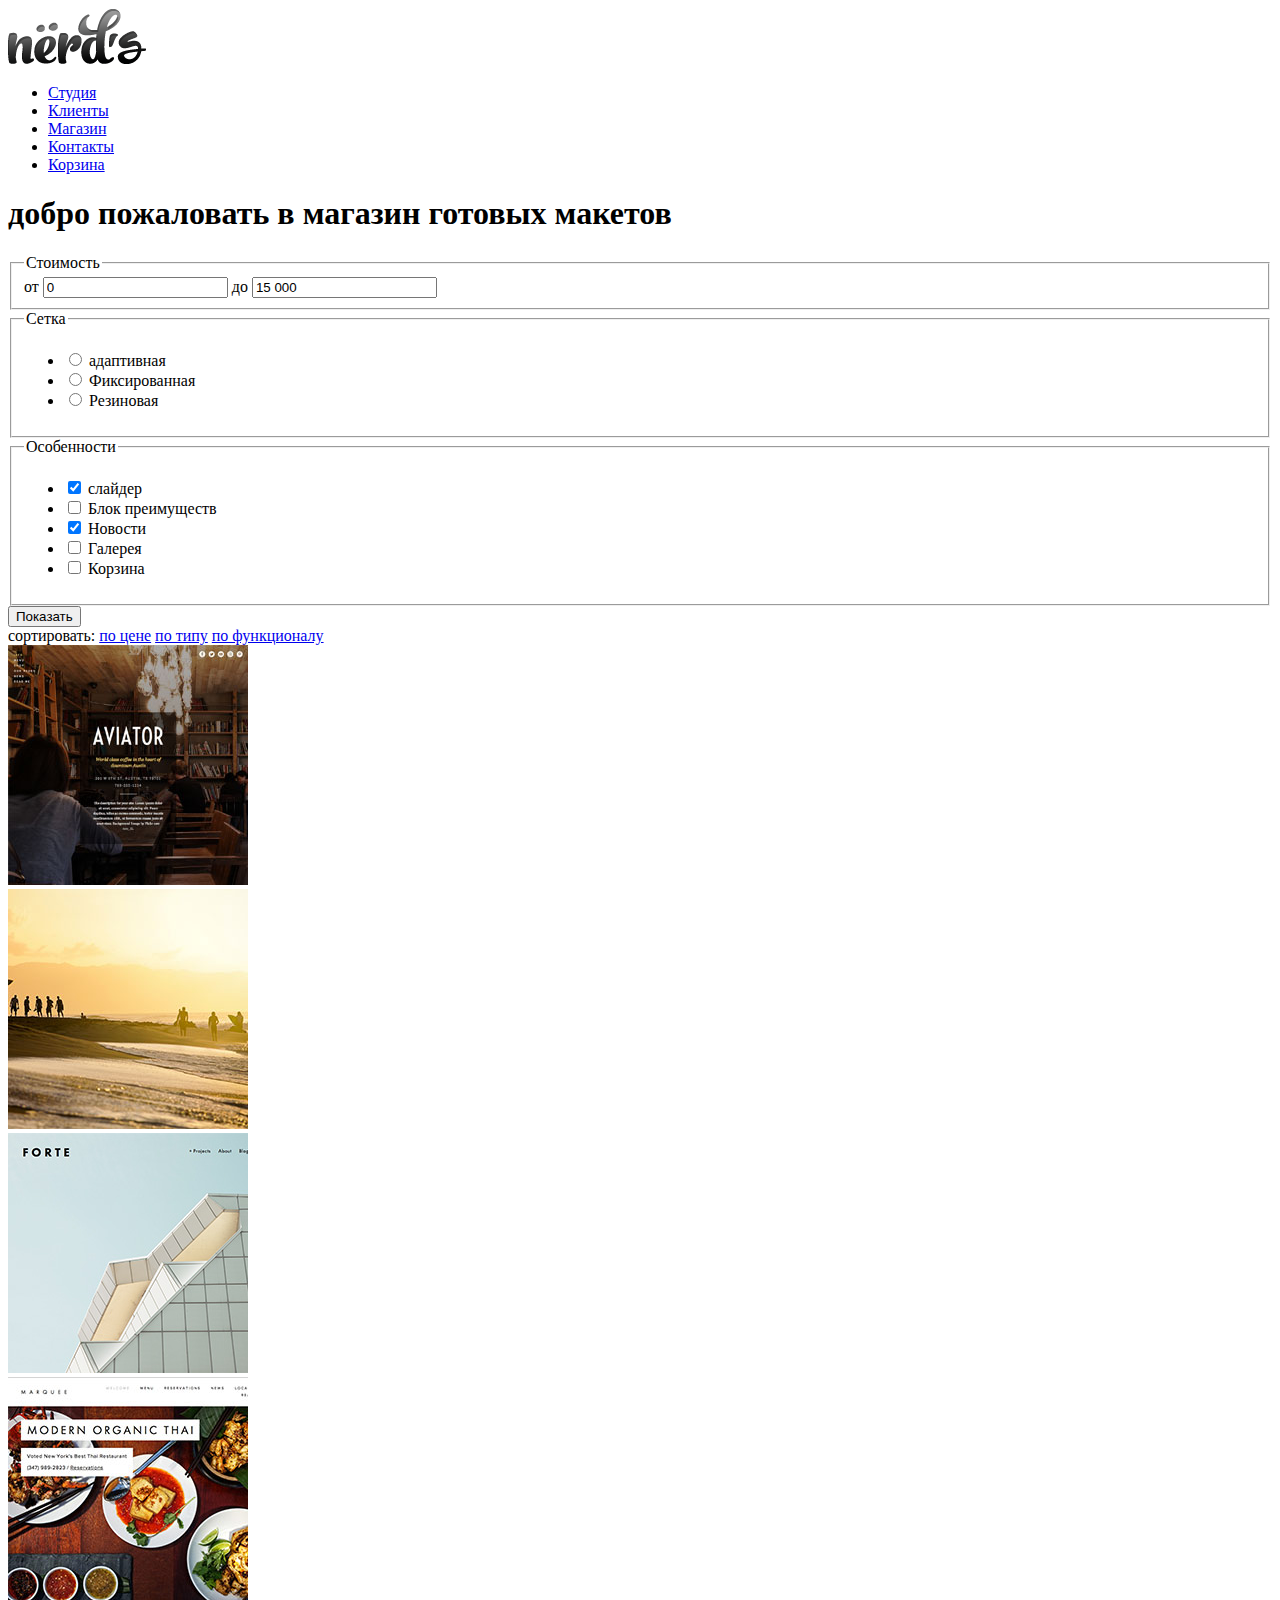
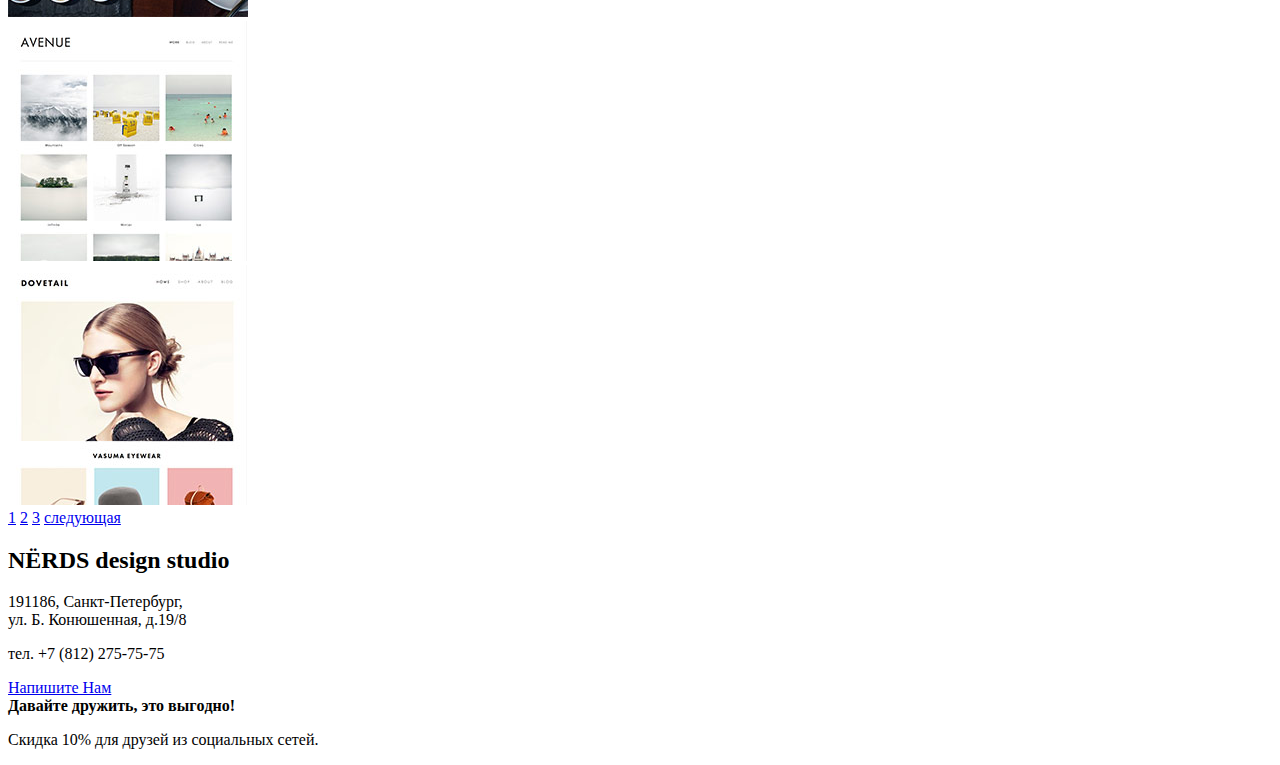
==== catalog.html @ 4fe160ea "Задание 21 к уроку 3" ====
<!DOCTYPE html>
<html>
    <head>
        <meta charset="utf-8">
        <title>Нёрдс домашняя</title>
    </head>
    <body>
        <header class="main-header">
            <div class="container">
                <div class="main-logo">
                    <a href="#"><img src="img/logo.png"></a>
                </div>
                <nav class="main-menu">
                    <ul>
                        <li><a href="#">Студия</a></li>
                        <li><a href="#">Клиенты</a></li>
                        <li><a href="#">Магазин</a></li>
                        <li><a href="#">Контакты</a></li>
                        <li><a href="#" class="cart-link">Корзина</a></li>
                    </ul>
                </nav>
                <h1>добро пожаловать в магазин готовых макетов</h1>         
            </div>
        </header>
        
        <main class="container">
            <div class="filter">
                <form>
                    <fieldset class="filter-price">
                        <legend>Стоимость</legend>
                        <div class="range-controls">
                            <div class="scale">
                                <div class="bar"></div>
                            </div>
                            <div class="toggle min-toggle"></div>
                            <div class="toggle max-toggle"></div>
                        </div>
                        <div class="price-controls">
            	       	    от <input class="min-price" type="text" value="0">
                            до <input class="max-price" type="text" value="15 000">
                        </div>
                    </fieldset>
                    <fieldset class="filter-layout">
                        <legend>Сетка</legend>
                        <ul>
                            <li>
                                <input name="site-layout" type="radio" value="adaptive" id="adaptive-layout">
                                <label for="adaptive-layout">адаптивная</label>
                            </li>
                            <li>
                                <input name="site-layout" type="radio" value="fixed" id="fixed-layout">
                                <label for="fixed-layout">Фиксированная</label>
                            </li>
                            <li>
                                <input name="site-layout" type="radio" value="rubber" id="rubber-layout">
                                <label for="rubber-layout">Резиновая</label>
                            </li>
                        </ul>
                    </fieldset>
                    <fieldset class="filter-features">
                        <legend>Особенности</legend>
                        <ul class="features-list"> 
                            <li>
                                <input type="checkbox" id="item-1" checked>
                                <label for="item-1">слайдер</label>
                            </li>
                            <li>
                                <input type="checkbox" id="item-2">
                                <label for="item-2">Блок преимуществ</label>
                            </li>
                            <li>
                                <input type="checkbox" id="item-3" checked>
                                <label for="item-3">Новости</label>
                            </li>
                            <li>
                                <input type="checkbox" id="item-4">
                                <label for="item-4">Галерея</label>
                            </li>
                            <li>
                                <input type="checkbox" id="item-5">
                                <label for="item-5">Корзина</label>
                            </li>
        		    	</ul>
                    </fieldset>
                    <button class="btn" type="submit">Показать</button>
                </form>
            </div>
            <div class="content">
                <div class="sort-links">
                    <span>сортировать:</span>
                    <a href="#" class="sorting">по цене</a>
                    <a href="#" class="sorting">по типу</a>
                    <a href="#" class="sorting">по функционалу</a>
                    <a href="#" class="sorting-down"></a>
                    <a href="#" class="sorting-up"></a>
                </div>
                <section class="catalog">
                    <article class="catalog-item">
                        <div class="catalog-item-head">
                            <span class="little-circle"></span>
                            <span class="little-circle"></span>
                            <span class="little-circle"></span>
                        </div>
                        <div class="thumbnail">
                            <img src="img/aviator.jpg">
                        </div>
                    </article>
                    <article class="catalog-item">
                        <div class="catalog-item-head">
                            <span class="little-circle"></span>
                            <span class="little-circle"></span>
                            <span class="little-circle"></span>
                        </div>
                        <div class="thumbnail">
                            <img src="img/sunset.jpg">
                        </div>
                    </article>
                    
                    <article class="catalog-item">
                        <div class="catalog-item-head">
                            <span class="little-circle"></span>
                            <span class="little-circle"></span>
                            <span class="little-circle"></span>
                        </div>
                        <div class="thumbnail">
                            <img src="img/forte.jpg">
                        </div>
                    </article>
                    <article class="catalog-item">
                        <div class="catalog-item-head">
                            <span class="little-circle"></span>
                            <span class="little-circle"></span>
                            <span class="little-circle"></span>
                        </div>
                        <div class="thumbnail">
                            <img src="img/modern.jpg">
                        </div>
                    </article>
                    
                    <article class="catalog-item">
                        <div class="catalog-item-head">
                            <span class="little-circle"></span>
                            <span class="little-circle"></span>
                            <span class="little-circle"></span>
                        </div>
                        <div class="thumbnail">
                            <img src="img/avenue.jpg">
                        </div>
                    </article>
                    <article class="catalog-item">
                        <div class="catalog-item-head">
                            <span class="little-circle"></span>
                            <span class="little-circle"></span>
                            <span class="little-circle"></span>
                        </div>
                        <div class="thumbnail">
                            <img src="img/dovetail.jpg">
                        </div>
                    </article>
                </section>
                <div class="pagination">
                    <a href="#">1</a>
                    <a href="#">2</a>
                    <a href="#">3</a>
                    <a href="#">следующая</a>
                </div>
            </div>
        </main>
        <footer class="main-footer">
            <div class="map">
                <div class="contacts">
                    <h2 class="contact-name">NЁRDS design studio</h2>
                    <p>191186, Санкт-Петербург,<br>
                    ул. Б. Конюшенная, д.19/8</p>
                    <p>тел. +7 (812) 275-75-75</p>
                    <a class="btn" href="#">Напишите Нам</a>
                </div>
            </div>
            <div class="container">
                <div class="social-links">
                    <a class="social-btn social-btn-vk"></a>   
                    <a class="social-btn social-btn-fb"></a>   
                    <a class="social-btn social-btn-ins"></a> 
                </div>
                <div class="be-friends"> 
                    <b class="tagline">Давайте дружить, это выгoдно!</b>
                    <p>Скидка 10% для друзей из социальных сетей.</p>
                </div>
            </div>
        </footer>
    </body>
</html>
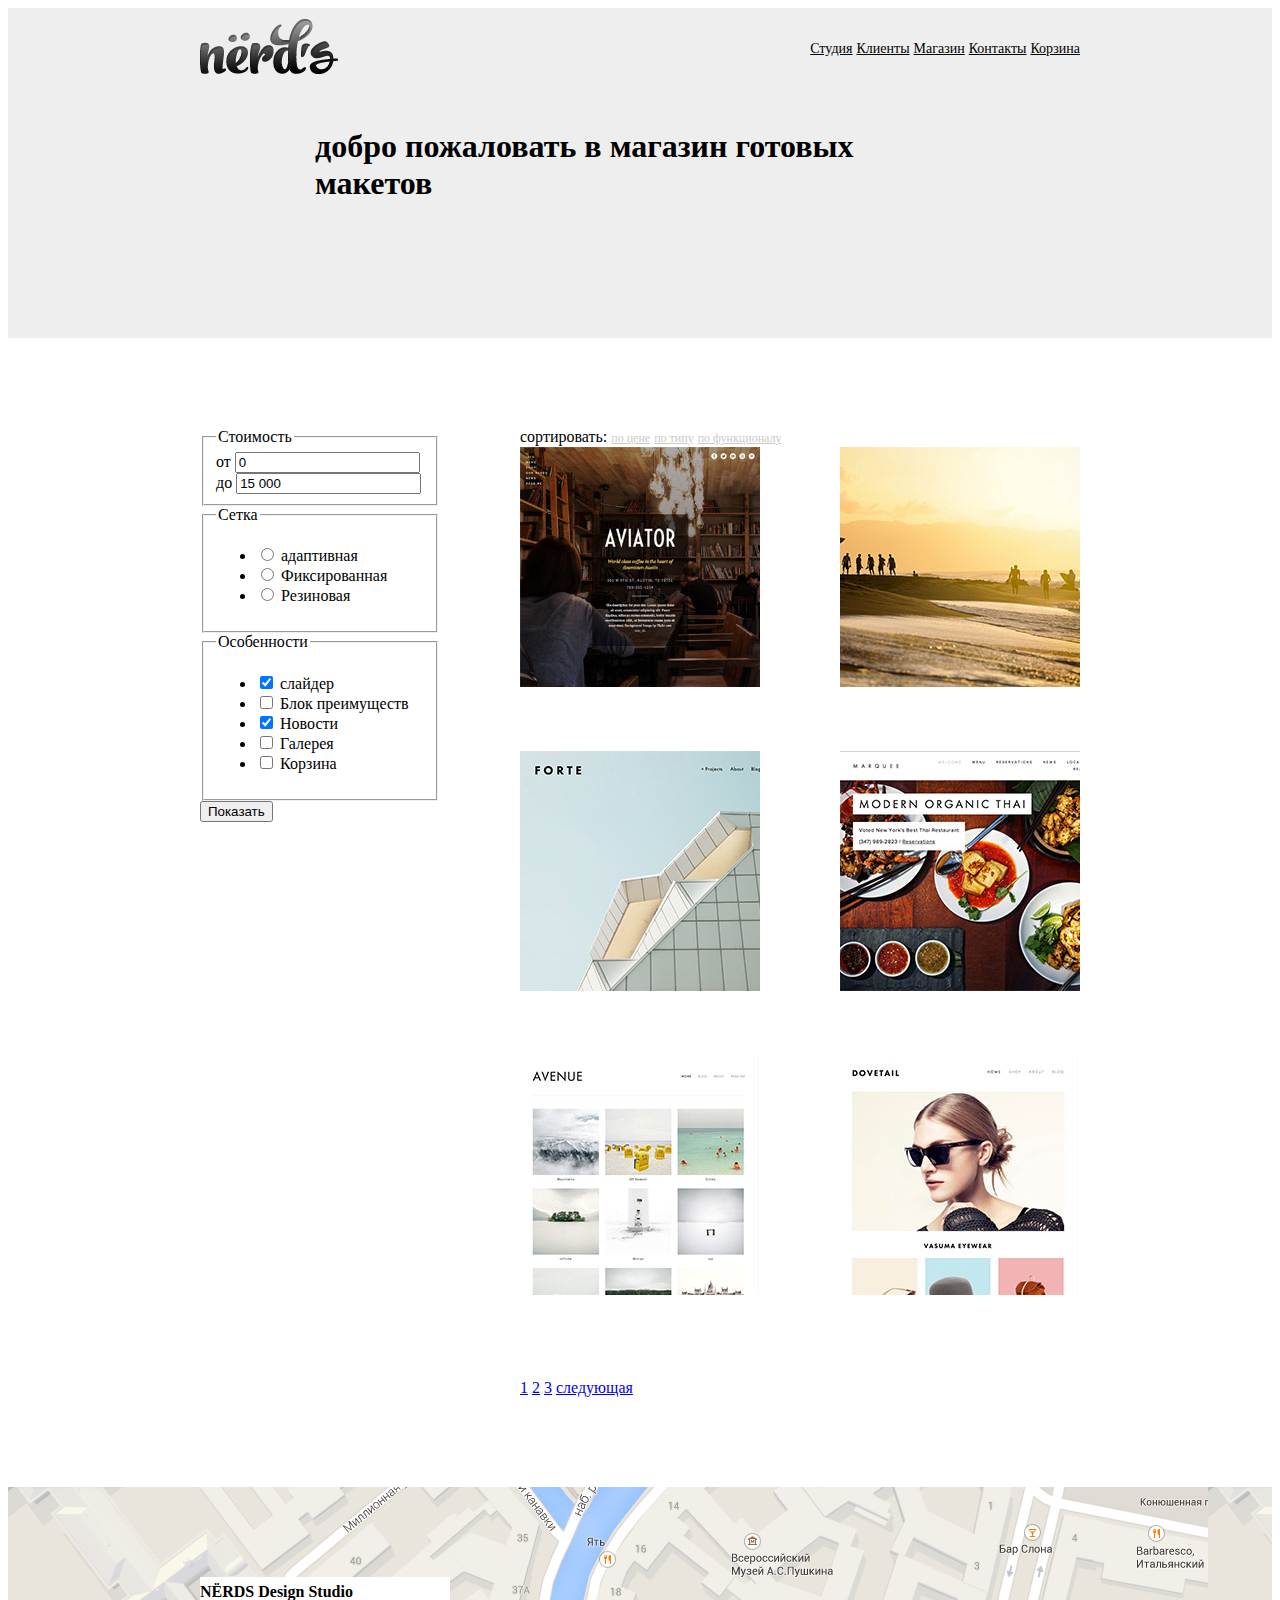
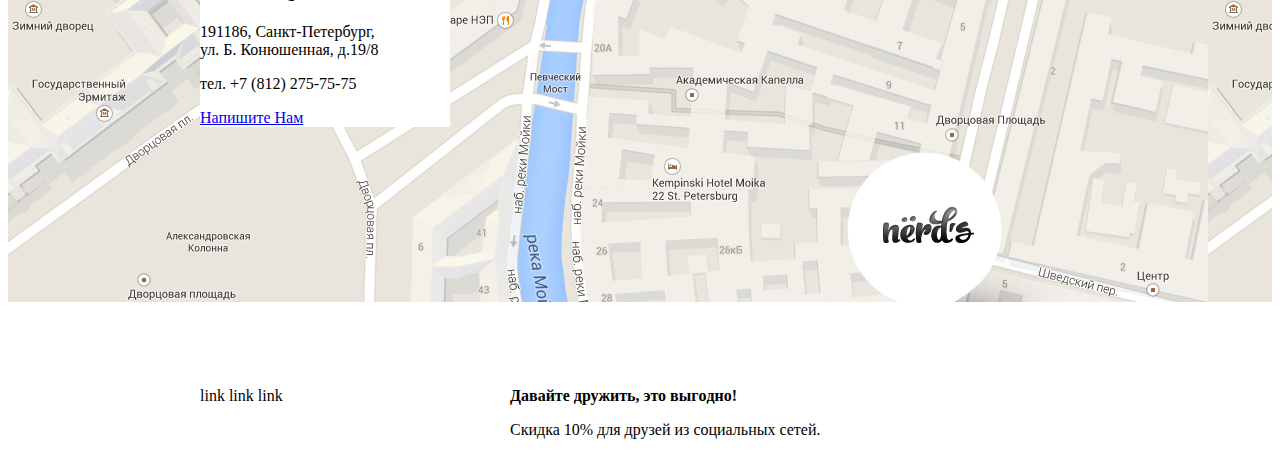
==== commit 1a6e9a93: "Задание 25" ====
--- a/catalog.html
+++ b/catalog.html
@@ -2,6 +2,7 @@
 <html>
     <head>
         <meta charset="utf-8">
+        <link href="css/style.css" rel="stylesheet">
         <title>Нёрдс домашняя</title>
     </head>
     <body>
@@ -19,11 +20,11 @@
                         <li><a href="#" class="cart-link">Корзина</a></li>
                     </ul>
                 </nav>
-                <h1>добро пожаловать в магазин готовых макетов</h1>         
+                <h1 class="catalog-header">добро пожаловать в магазин готовых макетов</h1>         
             </div>
         </header>
         
-        <main class="container">
+        <main class="container clearfix">
             <div class="filter">
                 <form>
                     <fieldset class="filter-price">
@@ -94,7 +95,7 @@
                     <a href="#" class="sorting-down"></a>
                     <a href="#" class="sorting-up"></a>
                 </div>
-                <section class="catalog">
+                <section class="catalog clearfix">
                     <article class="catalog-item">
                         <div class="catalog-item-head">
                             <span class="little-circle"></span>
@@ -168,19 +169,21 @@
         </main>
         <footer class="main-footer">
             <div class="map">
-                <div class="contacts">
-                    <h2 class="contact-name">NЁRDS design studio</h2>
-                    <p>191186, Санкт-Петербург,<br>
-                    ул. Б. Конюшенная, д.19/8</p>
-                    <p>тел. +7 (812) 275-75-75</p>
-                    <a class="btn" href="#">Напишите Нам</a>
+                <div class="container">
+                    <div class="contacts">
+                        <h2 class="contact-name">NЁRDS design studio</h2>
+                        <p>191186, Санкт-Петербург,<br>
+                        ул. Б. Конюшенная, д.19/8</p>
+                        <p>тел. +7 (812) 275-75-75</p>
+                        <a class="btn" href="#">Напишите Нам</a>
+                    </div>
                 </div>
             </div>
             <div class="container">
                 <div class="social-links">
-                    <a class="social-btn social-btn-vk"></a>   
-                    <a class="social-btn social-btn-fb"></a>   
-                    <a class="social-btn social-btn-ins"></a> 
+                    <a class="social-btn social-btn-vk">link</a>   
+                    <a class="social-btn social-btn-fb">link</a>   
+                    <a class="social-btn social-btn-ins">link</a> 
                 </div>
                 <div class="be-friends"> 
                     <b class="tagline">Давайте дружить, это выгoдно!</b>
--- a/css/style.css
+++ b/css/style.css
@@ -0,0 +1,141 @@
+body {
+    font-family: RobotoMedium, 'Times New Roman';
+}
+.service-title {
+	font-size: 18px;
+	line-height: 30px;
+	color: #000000;	
+}
+.main-menu a {
+	font-size: 14px;
+	line-height: 30px;
+	color: #000000;
+}
+.sorting {
+	font-size: 12px;
+	line-height: 18px;
+	color: #cacaca;
+}
+
+.slide-header {
+	font-size: 36px;
+	line-height: 36px;
+	color: #000000;
+}
+
+.contact-name {
+	font-size: 16px;
+	line-height: 30px;
+	color: #000000;
+	text-transform: capitalize;
+}
+.main-header {
+    background-color: #eeeeee;
+    margin-bottom: 80px;
+    min-height: 330px;
+}
+.container {
+    width: 880px;
+    margin: 0 auto;
+    padding: 10px;
+}
+.clearfix::after {
+    content: "";
+    display: table;
+    clear: both;
+}
+.main-logo {
+    float: left;
+    margin-bottom: 50px;
+}
+.main-menu {
+    float: right;
+}
+.main-menu ul li {
+    display: inline-block;
+}
+.top-slider {
+    clear: both;
+}
+.slide-content {
+    float: left;
+    width: 470px;
+    background-color: red;
+}
+.slide-image {
+    float: right;
+}
+.slide-header {
+    margin-bottom: 15px;
+}
+.our-services {
+    margin-bottom: 140px;
+}
+.service {
+    float: left;
+    width: 240px;
+    margin-right: 80px;
+}
+.service:last-child {
+    margin-right: 0;
+}
+.about-us-home {
+    margin-bottom: 70px;
+}
+.about-us-home .left {
+    width: 620px;
+    float: left;
+}
+.about-us-home .right {
+    float: right;
+}
+.logos {
+    min-height: 170px;
+    border-top: 2px solid #eeeeee;
+    border-bottom: 2px solid #eeeeee;
+}
+.map {
+    background-image: url("../img/map.jpg");
+    min-height: 415px;
+    margin-bottom: 75px;
+}
+.contacts {
+    background-color: #ffffff;
+    width: 250px;
+    margin-top: 80px;
+}
+.social-links {
+    float: left;
+    width: 240px;
+    margin-right: 70px;
+}
+.be-friends {
+    float: left;
+    width: 550px;
+}
+.catalog-header {
+    clear: both;
+    width: 650px;
+    margin: 0 auto;
+}
+.filter {
+    float: left;
+    width: 240px;
+    margin-right: 80px;
+}
+.content {
+    float: left;
+    margin-bottom: 80px;
+}
+.catalog {
+    width: 560px;
+    margin-bottom: 20px;
+}
+.catalog-item {
+    float: left;
+    margin-right: 80px;
+    margin-bottom: 60px;
+}
+.catalog-item:nth-child(even) {
+    margin-right: 0;
+}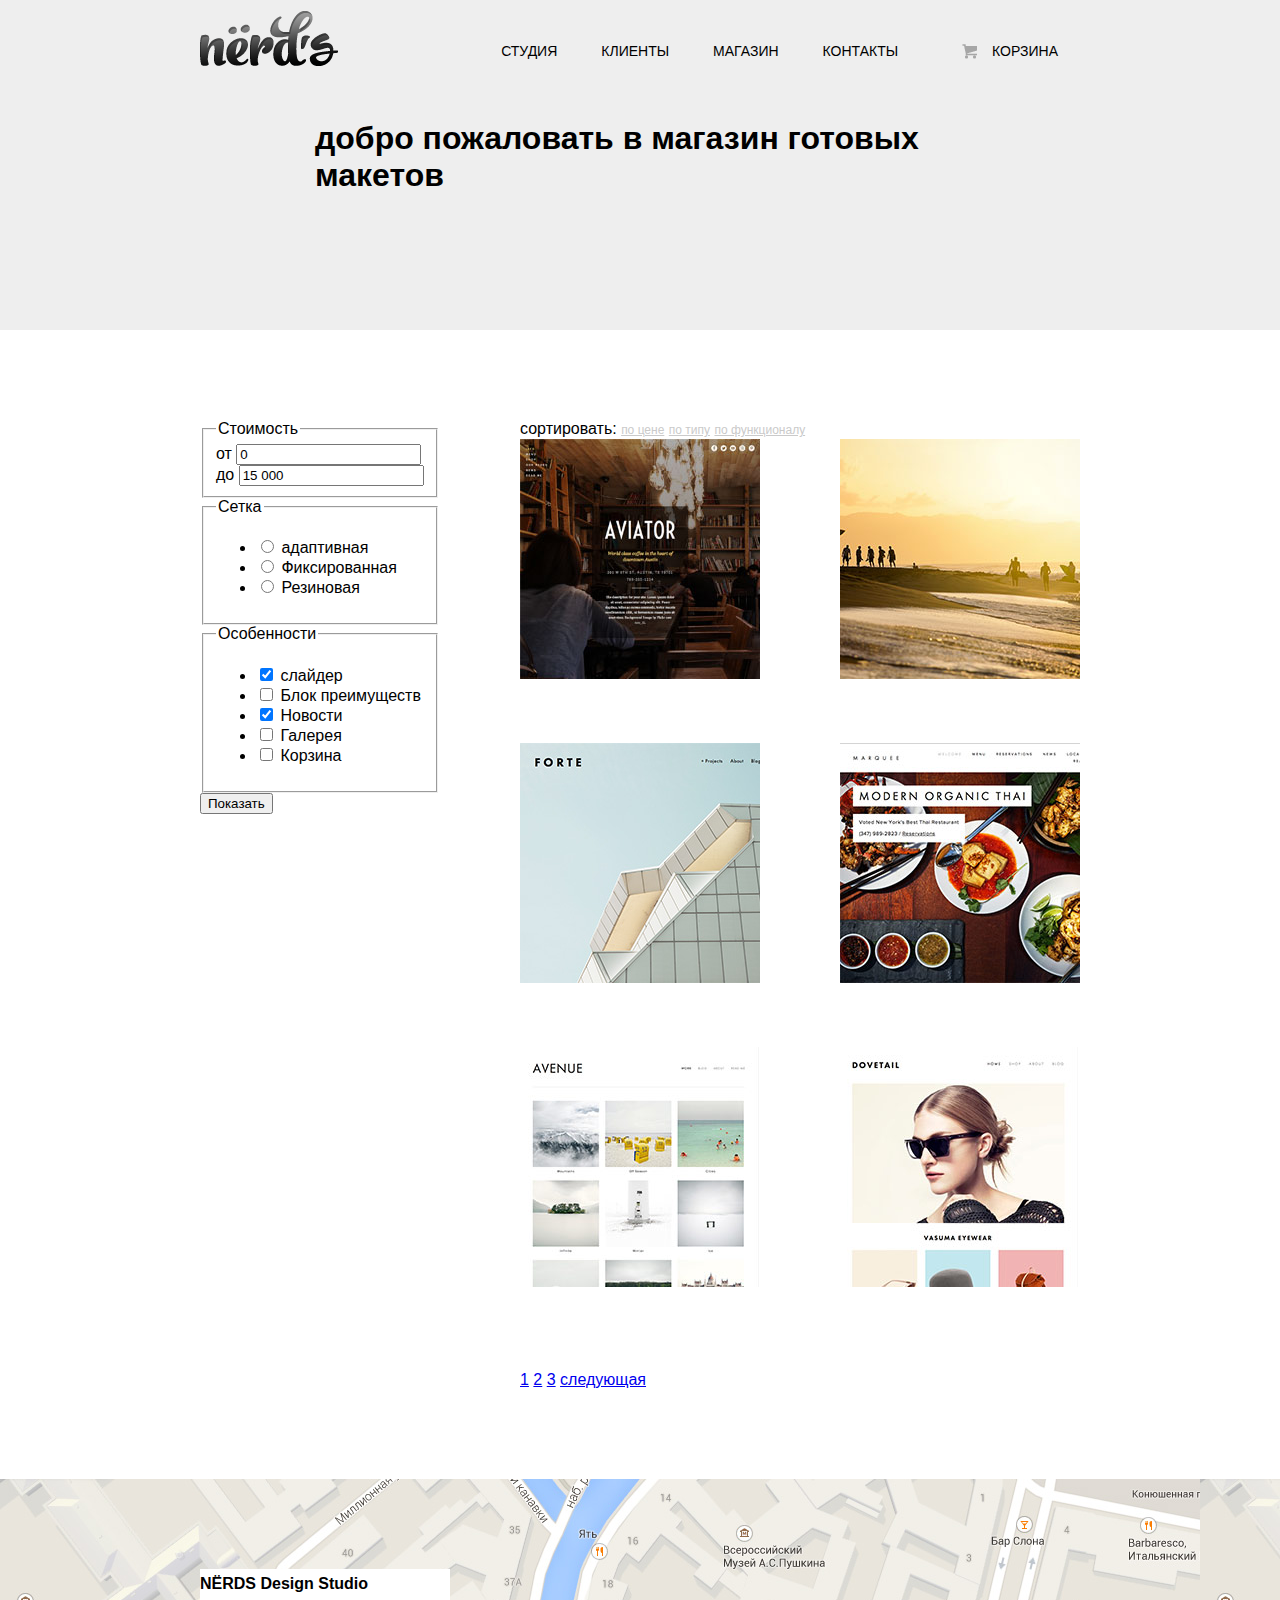
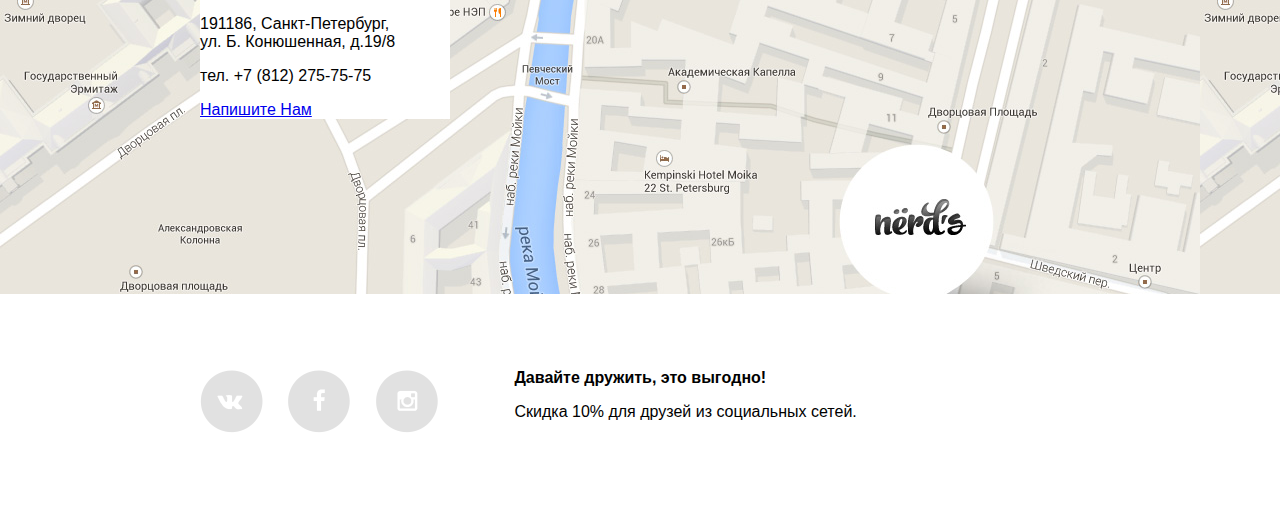
==== commit f0db6c30: "Задание 25 исправления" ====
--- a/catalog.html
+++ b/catalog.html
@@ -179,11 +179,11 @@
                     </div>
                 </div>
             </div>
-            <div class="container">
+            <div class="container footer">
                 <div class="social-links">
-                    <a class="social-btn social-btn-vk">link</a>   
-                    <a class="social-btn social-btn-fb">link</a>   
-                    <a class="social-btn social-btn-ins">link</a> 
+                    <a class="social-icon social-icon-vk"><img src="img/vk-icon.png"></a>   
+                    <a class="social-icon social-icon-fb"><img src="img/fb-icon.png"></a>   
+                    <a class="social-icon social-icon-ins"><img src="img/instagramm-icon.png"></a> 
                 </div>
                 <div class="be-friends"> 
                     <b class="tagline">Давайте дружить, это выгoдно!</b>
--- a/css/style.css
+++ b/css/style.css
@@ -1,5 +1,7 @@
 body {
-    font-family: RobotoMedium, 'Times New Roman';
+    font-family: RobotoMedium, Arial;
+    margin: 0;
+    padding: 0;
 }
 .service-title {
 	font-size: 18px;
@@ -7,9 +9,7 @@
 	color: #000000;	
 }
 .main-menu a {
-	font-size: 14px;
-	line-height: 30px;
-	color: #000000;
+
 }
 .sorting {
 	font-size: 12px;
@@ -51,8 +51,45 @@
 .main-menu {
     float: right;
 }
-.main-menu ul li {
-    display: inline-block;
+.main-menu ul {
+    margin: 0;
+    padding: 0;
+    list-style: none;
+    font-size: 0;
+}
+.main-menu li {
+    display: inline-block;
+    vertical-align: top;
+    font-size: 14px;
+    line-height: 30px;
+    text-transform: uppercase;
+}
+.main-menu a {
+	font-size: 14px;
+	line-height: 30px;
+	color: #000000;
+    display: block;
+    padding: 26px 22px 0;
+    text-decoration: none;
+}
+.main-menu .cart-link {
+    padding-left: 72px;
+    position: relative;
+}
+.main-menu .cart-link::before {
+    content: "";
+    position: absolute;
+    top: 34px;
+    left: 42px;
+    background: url("../img/cart-icon.png") no-repeat;
+    width: 15px;
+    height: 15px;
+}
+.main-menu a:hover {
+    color: #fb565a;
+}
+.main-menu .cart-link:hover::before {
+    background: url("../img/cart-icon-red.png") no-repeat;
 }
 .top-slider {
     clear: both;
@@ -88,16 +125,10 @@
 }
 .about-us-home .right {
     float: right;
-}
-.logos {
-    min-height: 170px;
-    border-top: 2px solid #eeeeee;
-    border-bottom: 2px solid #eeeeee;
 }
 .map {
     background-image: url("../img/map.jpg");
     min-height: 415px;
-    margin-bottom: 75px;
 }
 .contacts {
     background-color: #ffffff;
@@ -105,13 +136,15 @@
     margin-top: 80px;
 }
 .social-links {
-    float: left;
+    display: inline-block;
     width: 240px;
     margin-right: 70px;
+    vertical-align: middle;
 }
 .be-friends {
-    float: left;
+    display: inline-block;
     width: 550px;
+    vertical-align: middle;
 }
 .catalog-header {
     clear: both;
@@ -138,4 +171,38 @@
 }
 .catalog-item:nth-child(even) {
     margin-right: 0;
+}
+.logos {
+    margin: 0;
+    margin-bottom: 80px;
+    padding: 30px 10px;
+    list-style: none;
+    font-size: 0;
+    //min-height: 170px;
+    border-top: 2px solid #eeeeee;
+    border-bottom: 2px solid #eeeeee;
+}
+.logos li {
+    display: inline-block;
+    vertical-align: middle;
+    padding-top: 15px;
+    padding-bottom: 5px;
+    margin-right: 116px;
+    width: 209px;
+    //background-color: red;
+}
+.logos img {
+    margin: 0 auto;
+}
+.logos li:nth-child(3n) {
+    margin-right: 0;
+}
+.social-icon {
+    margin-right: 21px;
+}
+.social-icon:last-child {
+    margin-right: 0;
+}
+.footer {
+    padding: 75px 0;
 }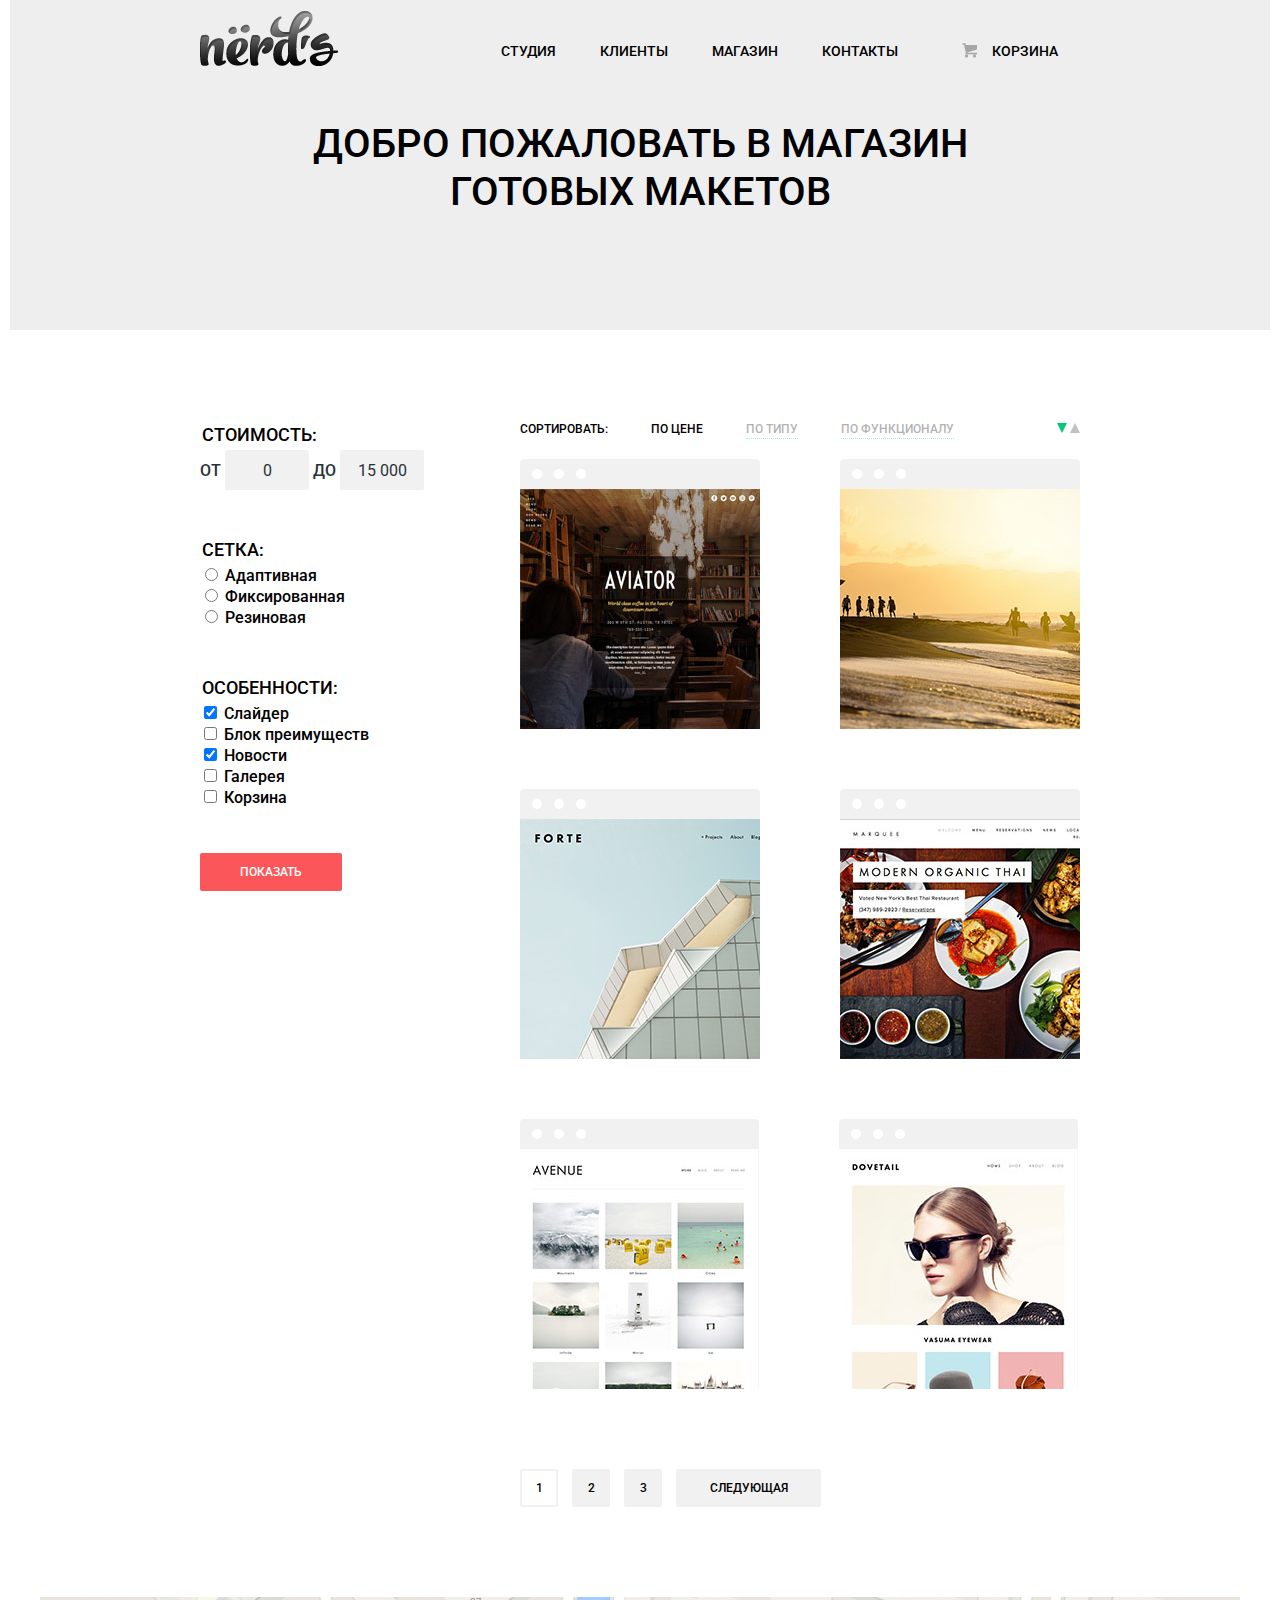
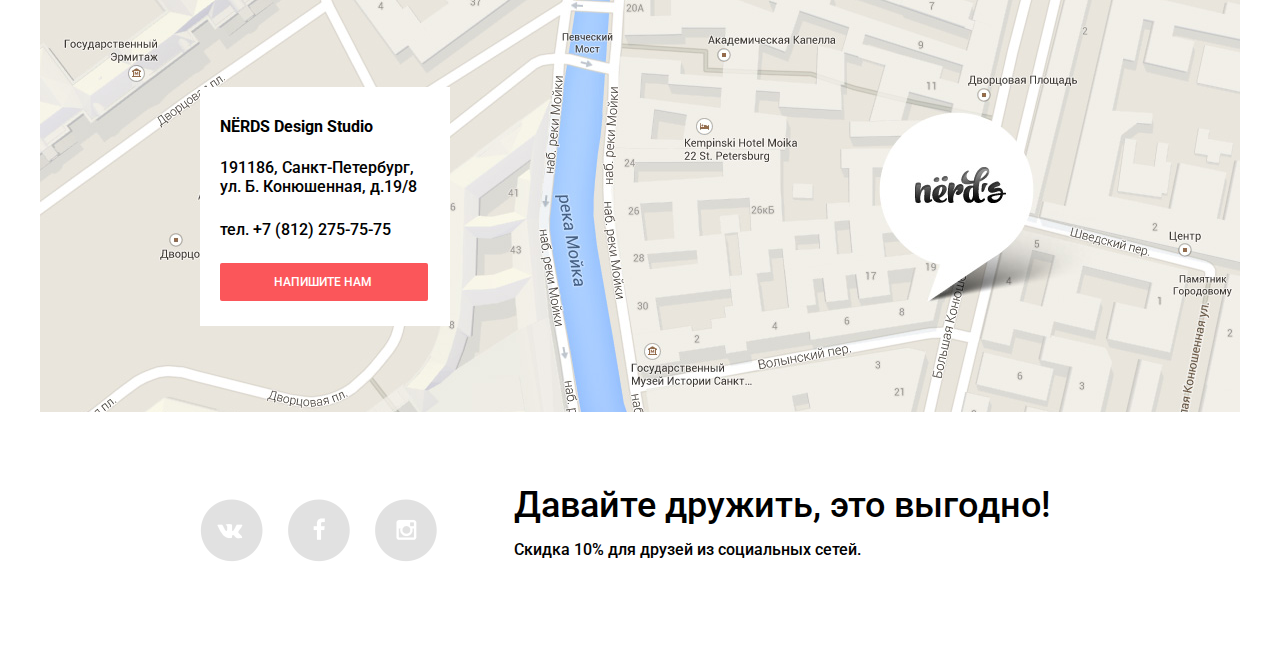
==== commit 7f7cd087: "Задание 31 Инпуты не стилизованы" ====
--- a/catalog.html
+++ b/catalog.html
@@ -2,6 +2,7 @@
 <html>
     <head>
         <meta charset="utf-8">
+        <link href='https://fonts.googleapis.com/css?family=Roboto:400,500,700&subset=latin,cyrillic' rel='stylesheet' type='text/css'>
         <link href="css/style.css" rel="stylesheet">
         <title>Нёрдс домашняя</title>
     </head>
@@ -28,7 +29,7 @@
             <div class="filter">
                 <form>
                     <fieldset class="filter-price">
-                        <legend>Стоимость</legend>
+                        <legend>Стоимость:</legend>
                         <div class="range-controls">
                             <div class="scale">
                                 <div class="bar"></div>
@@ -37,16 +38,16 @@
                             <div class="toggle max-toggle"></div>
                         </div>
                         <div class="price-controls">
-            	       	    от <input class="min-price" type="text" value="0">
-                            до <input class="max-price" type="text" value="15 000">
+            	       	    ОТ <input class="min-price" type="text" value="0">
+                            ДО <input class="max-price" type="text" value="15 000">
                         </div>
                     </fieldset>
                     <fieldset class="filter-layout">
-                        <legend>Сетка</legend>
+                        <legend>Сетка:</legend>
                         <ul>
                             <li>
                                 <input name="site-layout" type="radio" value="adaptive" id="adaptive-layout">
-                                <label for="adaptive-layout">адаптивная</label>
+                                <label for="adaptive-layout">Адаптивная</label>
                             </li>
                             <li>
                                 <input name="site-layout" type="radio" value="fixed" id="fixed-layout">
@@ -59,11 +60,11 @@
                         </ul>
                     </fieldset>
                     <fieldset class="filter-features">
-                        <legend>Особенности</legend>
+                        <legend>Особенности:</legend>
                         <ul class="features-list"> 
                             <li>
                                 <input type="checkbox" id="item-1" checked>
-                                <label for="item-1">слайдер</label>
+                                <label for="item-1">Слайдер</label>
                             </li>
                             <li>
                                 <input type="checkbox" id="item-2">
@@ -89,11 +90,13 @@
             <div class="content">
                 <div class="sort-links">
                     <span>сортировать:</span>
-                    <a href="#" class="sorting">по цене</a>
+                    <a href="#" class="sorting active">по цене</a>
                     <a href="#" class="sorting">по типу</a>
                     <a href="#" class="sorting">по функционалу</a>
-                    <a href="#" class="sorting-down"></a>
-                    <a href="#" class="sorting-up"></a>
+                    <div class="sorting-arrows">
+                        <a href="#" class="sorting-down active"></a>
+                        <a href="#" class="sorting-up"></a>
+                    </div>
                 </div>
                 <section class="catalog clearfix">
                     <article class="catalog-item">
@@ -105,6 +108,11 @@
                         <div class="thumbnail">
                             <img src="img/aviator.jpg">
                         </div>
+                        <section class="catalog-item-description">
+                            <h2>AVIATOR</h2>
+                            <p>Одностраничный макет с авторским дизайном</p>
+                            <a href="#" class="btn absolute">8000 Р.</a>
+                        </section>
                     </article>
                     <article class="catalog-item">
                         <div class="catalog-item-head">
@@ -115,6 +123,11 @@
                         <div class="thumbnail">
                             <img src="img/sunset.jpg">
                         </div>
+                        <section class="catalog-item-description">
+                            <h2>SUNSET</h2>
+                            <p>Интернет-магазин с личным кабинетом</p>
+                            <a href="#" class="btn absolute">10000 Р.</a>
+                        </section>
                     </article>
                     
                     <article class="catalog-item">
@@ -126,6 +139,11 @@
                         <div class="thumbnail">
                             <img src="img/forte.jpg">
                         </div>
+                        <section class="catalog-item-description">
+                            <h2>FORTE</h2>
+                            <p>Отличный макет для личного блога</p>
+                            <a href="#" class="btn absolute">5000 Р.</a>
+                        </section>
                     </article>
                     <article class="catalog-item">
                         <div class="catalog-item-head">
@@ -136,6 +154,11 @@
                         <div class="thumbnail">
                             <img src="img/modern.jpg">
                         </div>
+                        <section class="catalog-item-description">
+                            <h2>MODERN ORGANIC THAI</h2>
+                            <p>Сайт для ресторана быстрого питания</p>
+                            <a href="#" class="btn absolute">12000 Р.</a>
+                        </section>
                     </article>
                     
                     <article class="catalog-item">
@@ -147,6 +170,11 @@
                         <div class="thumbnail">
                             <img src="img/avenue.jpg">
                         </div>
+                        <section class="catalog-item-description">
+                            <h2>AVENUE</h2>
+                            <p>Макет для блога о путешествиях</p>
+                            <a href="#" class="btn absolute">8000 Р.</a>
+                        </section>
                     </article>
                     <article class="catalog-item">
                         <div class="catalog-item-head">
@@ -157,13 +185,18 @@
                         <div class="thumbnail">
                             <img src="img/dovetail.jpg">
                         </div>
+                        <section class="catalog-item-description">
+                            <h2>DOVETAIL</h2>
+                            <p>Интернет-магазин с галереей товаров</p>
+                            <a href="#" class="btn absolute">14000 Р.</a>
+                        </section>
                     </article>
                 </section>
                 <div class="pagination">
-                    <a href="#">1</a>
+                    <a href="#" class="active">1</a>
                     <a href="#">2</a>
                     <a href="#">3</a>
-                    <a href="#">следующая</a>
+                    <a href="#" class="next">СЛЕДУЮЩАЯ</a>
                 </div>
             </div>
         </main>
--- a/css/style.css
+++ b/css/style.css
@@ -1,22 +1,42 @@
 body {
-    font-family: RobotoMedium, Arial;
-    margin: 0;
-    padding: 0;
-}
+    font-family: 'Roboto', 'Arial', sans-serif;
+    margin: 0;
+    padding: 0 10px;
+    font-weight: 500;
+}
+
 .service-title {
 	font-size: 18px;
 	line-height: 30px;
 	color: #000000;	
+	text-transform: uppercase;
+	margin: 0;
 }
 .main-menu a {
 
 }
 .sorting {
+    display: inline-block;
 	font-size: 12px;
 	line-height: 18px;
-	color: #cacaca;
-}
-
+	color: #000000;
+	text-decoration: none;
+	border-bottom: 1px dotted #00ca74;
+	opacity: 0.3;
+	margin-left: 40px;
+}
+.sorting:hover {
+	opacity: 1;
+	border-bottom: 1px solid #00ca74;
+}
+.sorting:active {
+	opacity: 1;
+	border-bottom: none;
+}
+.sorting.active {
+    opacity: 1;
+    border-bottom: none;
+}
 .slide-header {
 	font-size: 36px;
 	line-height: 36px;
@@ -79,7 +99,7 @@
 .main-menu .cart-link::before {
     content: "";
     position: absolute;
-    top: 34px;
+    top: 33px;
     left: 42px;
     background: url("../img/cart-icon.png") no-repeat;
     width: 15px;
@@ -97,7 +117,7 @@
 .slide-content {
     float: left;
     width: 470px;
-    background-color: red;
+    //background-color: red;
 }
 .slide-image {
     float: right;
@@ -106,34 +126,128 @@
     margin-bottom: 15px;
 }
 .our-services {
-    margin-bottom: 140px;
+    margin-bottom: 80px;
 }
 .service {
     float: left;
     width: 240px;
     margin-right: 80px;
+    font-size: 15px;
+    line-height: 22px;
+}
+.service img {
+    margin-bottom: 25px;
 }
 .service:last-child {
     margin-right: 0;
 }
+.service-description {
+    margin-bottom: 29px;
+}
 .about-us-home {
+    padding-top: 60px;
     margin-bottom: 70px;
+    border-top: 2px solid #eeeeee;
 }
 .about-us-home .left {
-    width: 620px;
+    width: 600px;
     float: left;
 }
 .about-us-home .right {
     float: right;
 }
+.who-we-are {
+    margin-bottom: 48px;
+}
+.who-we-are b {
+    font-size: 36px;
+    line-height: 36px;
+}
+.who-we-are p {
+    font-size: 16px;
+    line-height: 22px;
+    margin-bottom: 22px;
+}
+.what-we-do h3 {
+    font-size: 16px;
+    line-height: 22px;
+    text-transform: uppercase;
+    margin-bottom: 26px;
+}
+.what-we-do ul {
+    margin: 0;
+    padding: 0;
+    list-style: none;
+}
+.what-we-do li {
+    position: relative;
+    padding-left: 37px;
+    font-size: 16px;
+    line-height: 22px;
+    margin-bottom: 26px;
+}
+.what-we-do li:last-child {
+    margin-bottom: 0;
+}
+.what-we-do li::before {
+    content: "";
+    position: absolute;
+    top: 10px;
+    left: 0;
+    width: 25px;
+    height: 2px;
+    background-color: #fb565a;
+}
+.logo-home {
+    margin-bottom: 30px;
+}
+.since {
+    font-size: 16px;
+    line-height: 20px;
+    position: relative;
+    text-transform: uppercase;
+    padding: 0 80px;
+    margin-bottom: 70px;
+}
+.since::before {
+    content: "";
+    position: absolute;
+    top: 9px;
+    left: 0;
+    width: 65px;
+    height: 2px;
+    background-color: #eeeeee;
+}
+.since::after {
+    content: "";
+    position: absolute;
+    top: 9px;
+    right: 0;
+    width: 65px;
+    height: 2px;
+    background-color: #eeeeee;
+}
 .map {
-    background-image: url("../img/map.jpg");
+    background: url("../img/map.jpg") no-repeat;
+    background-position: 0 -150px;
     min-height: 415px;
+    max-width: 1200px;
+    margin: 0 auto;
 }
 .contacts {
+    padding: 25px 20px;
     background-color: #ffffff;
-    width: 250px;
+    width: 210px;
     margin-top: 80px;
+}
+.contacts h2{
+    margin: 0;
+}
+.contacts p{
+    margin-bottom: 24px;
+}
+.contacts p:last-child{
+    margin-bottom: 32px;
 }
 .social-links {
     display: inline-block;
@@ -141,6 +255,49 @@
     margin-right: 70px;
     vertical-align: middle;
 }
+.sort-links {
+    font-size: 12px;
+    line-height: 18px;
+    text-transform: uppercase;
+    margin-bottom: 20px;
+}
+.sorting-arrows {
+    float: right;
+}
+.sorting-down {
+    display: inline-block;
+    width: 0;
+	height: 0;
+	border-left: 5px solid transparent;
+	border-right: 5px solid transparent;
+	border-top: 10px solid #c1c1c1;
+}
+.sorting-down:hover {
+    border-top: 10px solid #b5b5b5;
+}
+.sorting-down:active {
+    border-top: 10px solid #000000;
+}
+.sorting-down.active {
+    border-top: 10px solid #00ca74;
+}
+.sorting-up {
+    display: inline-block;
+    width: 0;
+	height: 0;
+	border-left: 5px solid transparent;
+	border-right: 5px solid transparent;
+	border-bottom: 10px solid #c1c1c1;
+}
+.sorting-up:hover {
+    border-bottom: 10px solid #b5b5b5;
+}
+.sorting-up:active {
+    border-bottom: 10px solid #000000;
+}
+.sorting-up.active {
+    border-bottom: 10px solid #00ca74;
+}
 .be-friends {
     display: inline-block;
     width: 550px;
@@ -148,13 +305,58 @@
 }
 .catalog-header {
     clear: both;
-    width: 650px;
+    width: 670px;
     margin: 0 auto;
+    font-size: 40px;
+    line-height: 48px;
+    font-weight: 500;
+    text-transform: uppercase;
+    text-align: center;
 }
 .filter {
     float: left;
     width: 240px;
     margin-right: 80px;
+    font-size: 16px;
+    line-height: 20px;
+}
+.filter .filter-price, .filter .filter-layout, .filter .filter-features {
+    border: none;
+    margin-bottom: 45px;
+}
+.filter fieldset {
+    margin: 0;
+    padding: 0;
+}
+.filter-layout ul, .filter-features ul {
+    list-style: none;
+    margin: 0;
+    padding: 0;
+}
+.filter-layout li {
+
+}
+legend {
+    font-size: 18px;
+    line-height: 30px;
+    text-transform: uppercase;
+}
+.price-controls {
+    line-height: 22px;
+    color: #283136;
+}
+.min-price, .max-price {
+    font-size: 16px;
+    line-height: 22px;
+    color: #283136;
+    font-family: 'Roboto', 'Arial', sans-serif;
+    width: 80px;
+    height: 38px;
+    text-align: center;
+    background-color: #f1f1f1;
+    border-radius: 2px;
+    outline: none;
+    border: none;
 }
 .content {
     float: left;
@@ -164,13 +366,77 @@
     width: 560px;
     margin-bottom: 20px;
 }
+.catalog-item-head {
+    height: 20px;
+    padding-top: 10px;
+    padding-left: 12px;
+
+}
 .catalog-item {
     float: left;
     margin-right: 80px;
     margin-bottom: 60px;
+    position: relative;
+    background-color: #f1f1f1;
+    border-top-left-radius: 4px;
+    border-top-right-radius: 4px;
+    //padding-top: 30px;
+}
+.catalog-item:hover {
+    background-color: #797979;
 }
 .catalog-item:nth-child(even) {
     margin-right: 0;
+}
+.catalog-item .thumbnail {
+    height: 240px;
+}
+.little-circle {
+    display: inline-block;
+    vertical-align: top;
+    width: 10px;
+	height: 10px;
+	background: #ffffff;
+	-moz-border-radius: 5px;
+	-webkit-border-radius: 5px;
+	border-radius: 5px;
+	margin-right: 8px;
+}
+.catalog-item:hover>.catalog-item-description {
+    display:inline-block;
+}
+.catalog-item-description {
+    width: 160px;
+    height: 135px;
+    position: absolute;
+    top: 50px;
+    left: 20px;
+    background-color: #ffffff;
+    display: none;
+    padding: 30px 20px;
+    padding-top: 35px;
+    text-align: center;
+    vertical-align: bottom;
+}
+.catalog-item-description h2 {
+    display: inline-block;
+    text-align: center;
+    font-size: 18px;
+    line-height: 22px;
+    color: #000000;
+    margin: 0;
+    text-transform: uppercase;
+}
+.catalog-item-description p {
+    font-size: 14px;
+    line-height: 18px;
+    color: #283136;
+}
+.btn.absolute {
+    position: absolute;
+    width: 60px;
+    bottom:30px;
+    left: 30px;
 }
 .logos {
     margin: 0;
@@ -199,10 +465,73 @@
 }
 .social-icon {
     margin-right: 21px;
+    display: inline-block;
 }
 .social-icon:last-child {
     margin-right: 0;
 }
 .footer {
     padding: 75px 0;
+}
+.btn {
+    display: inline-block;
+    font-weight: 500;
+    font-size: 12px;
+    line-height: 18px;
+    font-family: 'Roboto', 'Arial', sans-serif;
+    text-transform: uppercase;
+    text-decoration: none;
+    padding: 10px 40px;
+    
+    
+    color: #ffffff;
+    border-radius: 2px;
+    background-color: #fb565a;
+    border: none;
+    outline: none;
+    cursor: pointer;
+}
+.red-btn {
+    background-color: #fb565a;
+}
+.green-btn {
+    background-color: #00ca74;
+}
+.yellow-btn {
+    background-color: #efc84a;
+}
+.contacts .btn {
+    padding: 10px 54px;
+    width: 100px;
+}
+.be-friends {
+    font-size: 16px;
+    line-height: 22px;
+}
+.be-friends b {
+    font-size: 36px;
+    line-height: 36px;
+    font-weight: 500;
+}
+.pagination a {
+    display: inline-block;
+    text-align: center;
+    vertical-align: top;
+    padding-top: 8px;
+    width: 34px;
+    height: 26px;
+    color: #000000;
+    background-color: #f1f1f1;
+    font-size: 12px;
+    line-height: 18px;
+    text-decoration: none;
+    border: 2px solid #f1f1f1;
+    border-radius: 2px;
+    margin-right: 10px;
+}
+.pagination a.next {
+    width: 141px;
+}
+.pagination a.active {
+    background-color: #ffffff;
 }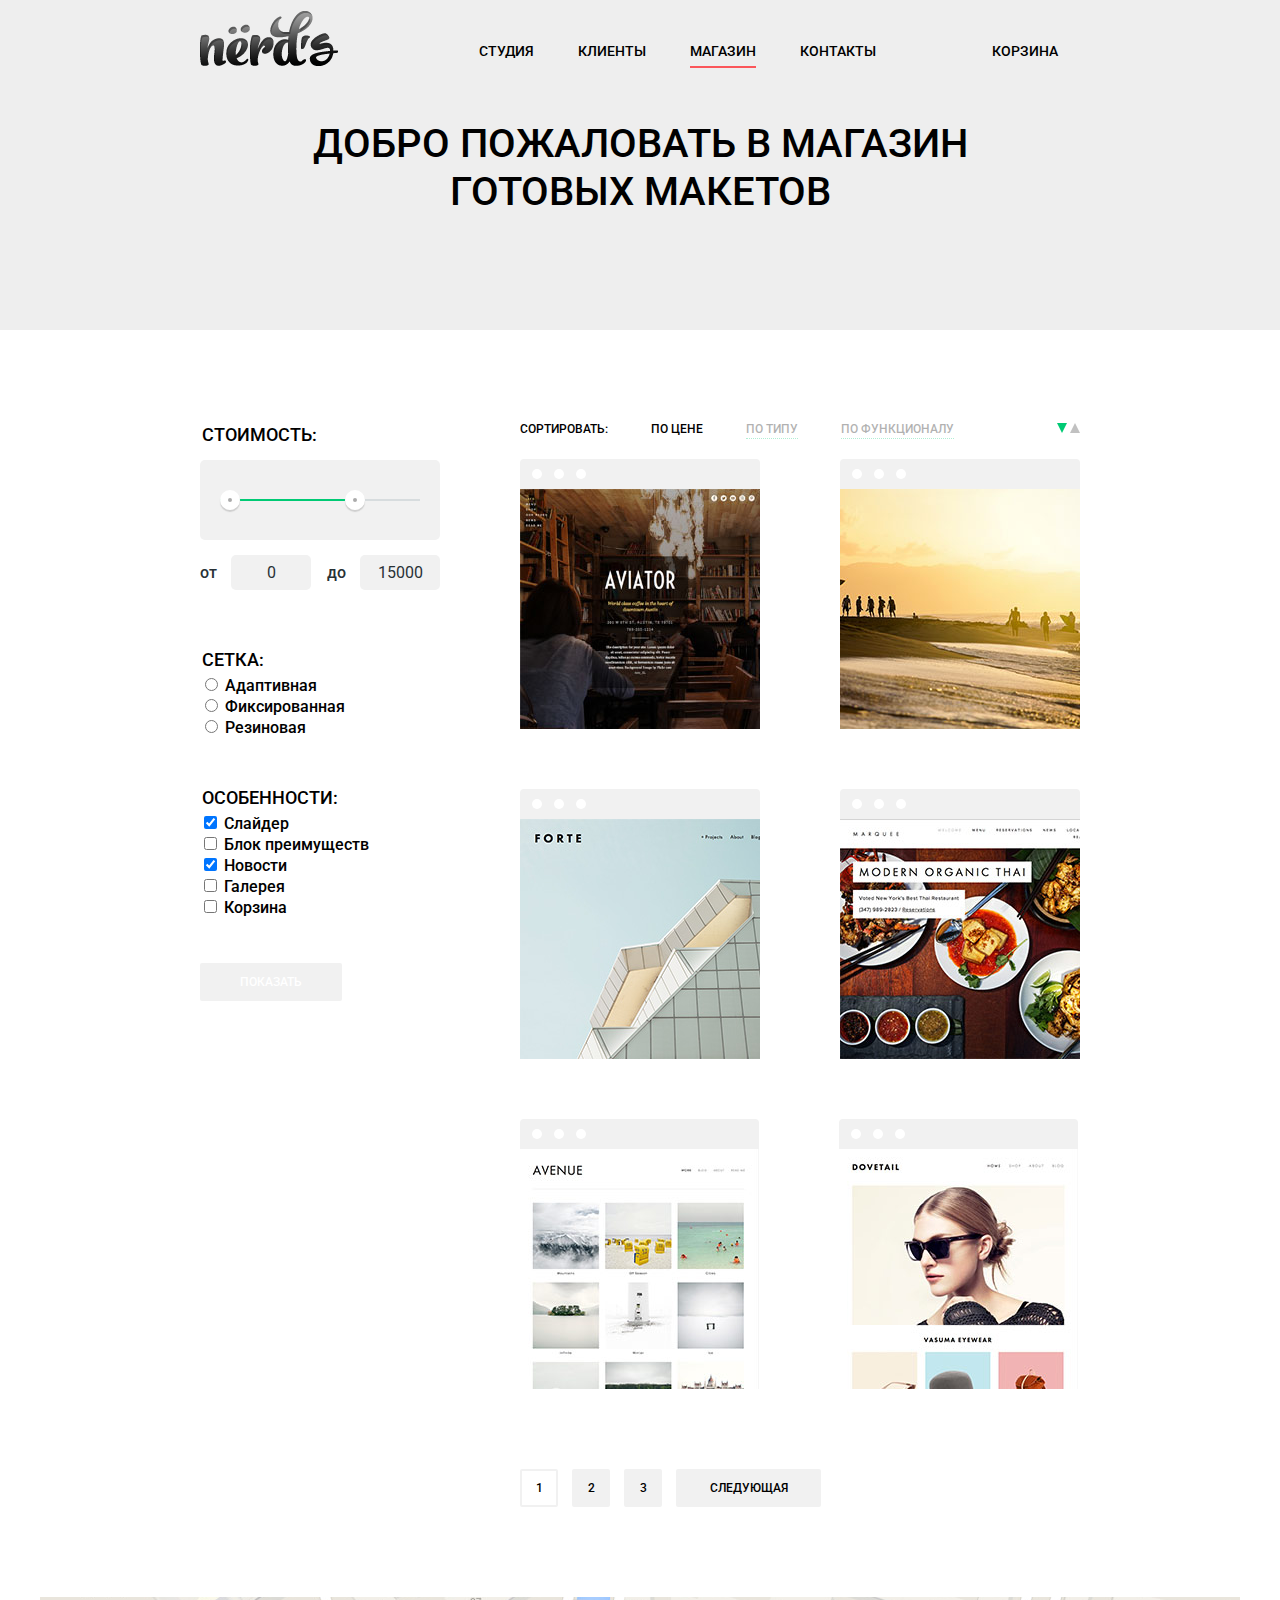
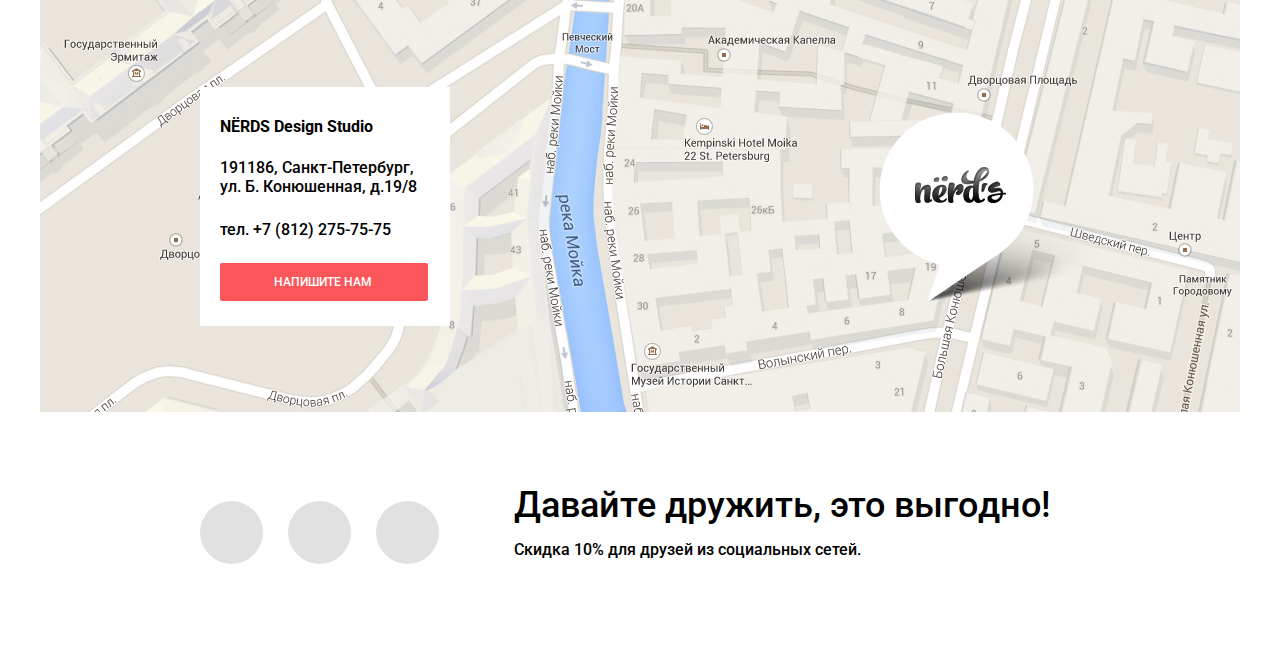
==== commit 953319ed: "Финальные изменения" ====
--- a/catalog.html
+++ b/catalog.html
@@ -4,7 +4,7 @@
         <meta charset="utf-8">
         <link href='https://fonts.googleapis.com/css?family=Roboto:400,500,700&subset=latin,cyrillic' rel='stylesheet' type='text/css'>
         <link href="css/style.css" rel="stylesheet">
-        <title>Нёрдс домашняя</title>
+        <title>Магазин</title>
     </head>
     <body>
         <header class="main-header">
@@ -16,7 +16,7 @@
                     <ul>
                         <li><a href="#">Студия</a></li>
                         <li><a href="#">Клиенты</a></li>
-                        <li><a href="#">Магазин</a></li>
+                        <li><a href="#" class="active">Магазин</a></li>
                         <li><a href="#">Контакты</a></li>
                         <li><a href="#" class="cart-link">Корзина</a></li>
                     </ul>
@@ -30,16 +30,18 @@
                 <form>
                     <fieldset class="filter-price">
                         <legend>Стоимость:</legend>
-                        <div class="range-controls">
-                            <div class="scale">
-                                <div class="bar"></div>
+                        <div class="range-filter">
+                            <div class="range-controls">
+                                <div class="scale">
+                                    <div class="bar"></div>
+                                </div>
+                                <div class="toggle toggle-min"></div>
+                                <div class="toggle toggle-max"></div>
                             </div>
-                            <div class="toggle min-toggle"></div>
-                            <div class="toggle max-toggle"></div>
-                        </div>
-                        <div class="price-controls">
-            	       	    ОТ <input class="min-price" type="text" value="0">
-                            ДО <input class="max-price" type="text" value="15 000">
+                            <div class="price-controls">
+                                <label class="min-price">от <input name="min-price" type="text" value="0"></label>
+                                <label class="max-price">до <input name="max-price" type="text" value="15000"></label>
+                            </div>
                         </div>
                     </fieldset>
                     <fieldset class="filter-layout">
@@ -84,7 +86,7 @@
                             </li>
         		    	</ul>
                     </fieldset>
-                    <button class="btn" type="submit">Показать</button>
+                    <button class="btn grey-btn" type="submit">Показать</button>
                 </form>
             </div>
             <div class="content">
@@ -109,9 +111,9 @@
                             <img src="img/aviator.jpg">
                         </div>
                         <section class="catalog-item-description">
-                            <h2>AVIATOR</h2>
+                            <h2><a href="#">AVIATOR</a></h2>
                             <p>Одностраничный макет с авторским дизайном</p>
-                            <a href="#" class="btn absolute">8000 Р.</a>
+                            <a href="#" class="btn absolute red-btn">8000 Р.</a>
                         </section>
                     </article>
                     <article class="catalog-item">
@@ -124,9 +126,9 @@
                             <img src="img/sunset.jpg">
                         </div>
                         <section class="catalog-item-description">
-                            <h2>SUNSET</h2>
+                            <h2><a href="#">SUNSET</a></h2>
                             <p>Интернет-магазин с личным кабинетом</p>
-                            <a href="#" class="btn absolute">10000 Р.</a>
+                            <a href="#" class="btn absolute red-btn">10000 Р.</a>
                         </section>
                     </article>
                     
@@ -140,9 +142,9 @@
                             <img src="img/forte.jpg">
                         </div>
                         <section class="catalog-item-description">
-                            <h2>FORTE</h2>
+                            <h2><a href="#">FORTE</a></h2>
                             <p>Отличный макет для личного блога</p>
-                            <a href="#" class="btn absolute">5000 Р.</a>
+                            <a href="#" class="btn absolute red-btn">5000 Р.</a>
                         </section>
                     </article>
                     <article class="catalog-item">
@@ -155,9 +157,9 @@
                             <img src="img/modern.jpg">
                         </div>
                         <section class="catalog-item-description">
-                            <h2>MODERN ORGANIC THAI</h2>
+                            <h2><a href="#">MODERN ORGANIC THAI</a></h2>
                             <p>Сайт для ресторана быстрого питания</p>
-                            <a href="#" class="btn absolute">12000 Р.</a>
+                            <a href="#" class="btn absolute red-btn">12000 Р.</a>
                         </section>
                     </article>
                     
@@ -171,9 +173,9 @@
                             <img src="img/avenue.jpg">
                         </div>
                         <section class="catalog-item-description">
-                            <h2>AVENUE</h2>
+                            <h2><a href="#">AVENUE</a></h2>
                             <p>Макет для блога о путешествиях</p>
-                            <a href="#" class="btn absolute">8000 Р.</a>
+                            <a href="#" class="btn absolute red-btn">8000 Р.</a>
                         </section>
                     </article>
                     <article class="catalog-item">
@@ -186,9 +188,9 @@
                             <img src="img/dovetail.jpg">
                         </div>
                         <section class="catalog-item-description">
-                            <h2>DOVETAIL</h2>
+                            <h2><a href="#">DOVETAIL</a></h2>
                             <p>Интернет-магазин с галереей товаров</p>
-                            <a href="#" class="btn absolute">14000 Р.</a>
+                            <a href="#" class="btn absolute red-btn">14000 Р.</a>
                         </section>
                     </article>
                 </section>
@@ -208,15 +210,15 @@
                         <p>191186, Санкт-Петербург,<br>
                         ул. Б. Конюшенная, д.19/8</p>
                         <p>тел. +7 (812) 275-75-75</p>
-                        <a class="btn" href="#">Напишите Нам</a>
+                        <a class="btn red-btn" href="#">Напишите Нам</a>
                     </div>
                 </div>
             </div>
             <div class="container footer">
                 <div class="social-links">
-                    <a class="social-icon social-icon-vk"><img src="img/vk-icon.png"></a>   
-                    <a class="social-icon social-icon-fb"><img src="img/fb-icon.png"></a>   
-                    <a class="social-icon social-icon-ins"><img src="img/instagramm-icon.png"></a> 
+                    <a class="social-icon social-icon-vk" href="#">VK</a>   
+                    <a class="social-icon social-icon-fb" href="#">FB</a>   
+                    <a class="social-icon social-icon-ins" href="#">Instagramm</a> 
                 </div>
                 <div class="be-friends"> 
                     <b class="tagline">Давайте дружить, это выгoдно!</b>
--- a/css/style.css
+++ b/css/style.css
@@ -1,7 +1,7 @@
 body {
     font-family: 'Roboto', 'Arial', sans-serif;
     margin: 0;
-    padding: 0 10px;
+    padding: 0 0;
     font-weight: 500;
 }
 
@@ -89,7 +89,8 @@
 	line-height: 30px;
 	color: #000000;
     display: block;
-    padding: 26px 22px 0;
+    padding: 26px 0 0;
+    margin: 0 22px;
     text-decoration: none;
 }
 .main-menu .cart-link {
@@ -101,17 +102,29 @@
     position: absolute;
     top: 33px;
     left: 42px;
-    background: url("../img/cart-icon.png") no-repeat;
+    background: url("../img/spritesheet.png") no-repeat;
+    background-position: -5px -5px;
     width: 15px;
     height: 15px;
 }
 .main-menu a:hover {
     color: #fb565a;
 }
+.main-menu a:active {
+    color: #8f8f8f;
+}
+.main-menu a.active {
+    border-bottom: 2px solid #fb565a;
+}
 .main-menu .cart-link:hover::before {
-    background: url("../img/cart-icon-red.png") no-repeat;
-}
-.top-slider {
+    background: url("../img/spritesheet.png") no-repeat;
+    background-position: -30px -5px;
+}
+.main-menu .cart-link:active::before {
+    background: url("../img/spritesheet.png") no-repeat;
+    background-position: -5px -30px;
+}
+/*.top-slider {
     clear: both;
 }
 .slide-content {
@@ -124,7 +137,7 @@
 }
 .slide-header {
     margin-bottom: 15px;
-}
+}*/
 .our-services {
     margin-bottom: 80px;
 }
@@ -345,6 +358,7 @@
     line-height: 22px;
     color: #283136;
 }
+/*
 .min-price, .max-price {
     font-size: 16px;
     line-height: 22px;
@@ -357,7 +371,7 @@
     border-radius: 2px;
     outline: none;
     border: none;
-}
+}*/
 .content {
     float: left;
     margin-bottom: 80px;
@@ -427,6 +441,10 @@
     margin: 0;
     text-transform: uppercase;
 }
+.catalog-item-description a {
+    text-decoration: none;
+    color: #000000;
+}
 .catalog-item-description p {
     font-size: 14px;
     line-height: 18px;
@@ -459,16 +477,55 @@
 }
 .logos img {
     margin: 0 auto;
+    opacity: 0.2;
+}
+.logos img:hover {
+    opacity: 1;
 }
 .logos li:nth-child(3n) {
     margin-right: 0;
 }
 .social-icon {
+    width: 63px;
+    height: 63px;
     margin-right: 21px;
     display: inline-block;
+    vertical-align: top;
+    font-size: 0;
+    background-color: #e1e1e1;
+    -moz-border-radius: 32px;
+	-webkit-border-radius: 32px;
+	border-radius: 32px;
 }
 .social-icon:last-child {
     margin-right: 0;
+}
+.social-icon-vk {
+    background: #e1e1e1 url("../img/vk.png") no-repeat center center;
+}
+.social-icon-vk:hover {
+    background-color: #fb565a;
+}
+.social-icon-vk:active {
+    background-color: #d6494d;
+}
+.social-icon-fb {
+    background: #e1e1e1 url("../img/fb.png") no-repeat center center;
+}
+.social-icon-fb:hover {
+    background-color: #fb565a;
+}
+.social-icon-fb:active {
+    background-color: #d6494d;
+}
+.social-icon-ins {
+    background: #e1e1e1 url("../img/ins.png") no-repeat center center;
+}
+.social-icon-ins:hover {
+    background-color: #fb565a;
+}
+.social-icon-ins:active {
+    background-color: #d6494d;
 }
 .footer {
     padding: 75px 0;
@@ -494,15 +551,54 @@
 .red-btn {
     background-color: #fb565a;
 }
+.red-btn:hover {
+    background-color: #d6494d;
+}
+.red-btn:active {
+    background-color: #b63538;
+    border-top: 3px solid #9b2d30;
+    padding-top: 7px;
+}
 .green-btn {
     background-color: #00ca74;
 }
+.green-btn:hover {
+    background-color: #01a25e;
+}
+.green-btn:active {
+    background-color: #009053;
+    border-top: 3px solid #007b47;
+    padding-top: 7px;
+}
 .yellow-btn {
     background-color: #efc84a;
+}
+.yellow-btn:hover {
+    background-color: #d6ae2c;
+}
+.yellow-btn:active {
+    background-color: #c09b24;
+    border-top: 3px solid #a3841f;
+    padding-top: 7px;
+}
+.grey-btn {
+    background-color: #f1f1f1;
+}
+.grey-btn:hover {
+    background-color: #e5e5e5;
+}
+.grey-btn:active {
+    background-color: #d5d5d5;
+    border-top: 3px solid #b5b5b5;
+    padding-top: 7px;
 }
 .contacts .btn {
     padding: 10px 54px;
     width: 100px;
+}
+.contacts .btn:active {
+    border-top: 3px solid #9b2d30;
+    padding-top: 7px;
 }
 .be-friends {
     font-size: 16px;
@@ -529,9 +625,235 @@
     border-radius: 2px;
     margin-right: 10px;
 }
+.pagination a:hover {
+    background-color: #e5e5e5;
+    border: 2px solid #e5e5e5;
+}
+.pagination a:active {
+    background-color: #d5d5d5;
+    border: 2px solid #d5d5d5;
+    border-top: 2px solid #b5b5b5;
+}
 .pagination a.next {
     width: 141px;
 }
 .pagination a.active {
     background-color: #ffffff;
+}
+.pagination a.active:hover {
+    border-color: #f1f1f1;
+}
+.pagination a.active:active {
+    border-color: #f1f1f1;
+}
+
+.range-filter {
+  width: 240px;
+  margin: 10px auto; /* для демонстрации */
+}
+
+.range-controls {
+  position: relative;
+  height: 41px;
+  padding-top: 39px;
+  padding-right: 20px;
+  padding-left: 20px;
+  margin-bottom: 15px;
+  border-radius: 5px;
+  background: #f1f1f1;
+}
+
+.range-controls .scale {
+  height: 2px;
+  background: #d7dcde;
+}
+
+.range-controls .bar {
+  width: 70%;
+  height: 2px;
+  background: #00ca74;
+}
+.range-controls .toggle {
+  position: absolute;
+  top: 30px;
+  left: 0px;
+  width: 4px;
+  height: 4px;
+  cursor: pointer;
+  border: 8px solid #fff;
+  border-radius: 50%;
+  background: #ababab;
+  box-shadow: 0 2px 1px 0 #cfcfcf;
+}
+
+.range-controls .toggle-min {
+  left: 20px;
+}
+
+.range-controls .toggle-max {
+  left: 145px;
+}
+
+.price-controls {
+  font-size: 0;
+}
+
+.price-controls label {
+  font-size: 16px;
+  display: inline-block;
+  width: 50%;
+}
+
+.max-price {
+  text-align: right;
+}
+.price-controls input {
+  font-family: 'Roboto', 'Arial', sans-serif;
+  font-size: 16px;
+  width: 60px;
+  margin-left: 10px;
+  padding: 8px 10px;
+  text-align: center;
+  color: #283136;
+  border: none;
+  border-radius: 5px;
+  outline: none;
+  background: #f1f1f1;
+}
+
+.slider {
+  position: relative;
+
+  width: 880px;
+  min-height: 310px;
+  margin: 0 auto;
+  overflow: hidden;
+}
+
+.slide {
+  position: absolute;
+  top: 0;
+  left: 0;
+
+  width: 100%;
+  height: 310px;
+
+  background-repeat: no-repeat;
+  background-position: 100% 10px;
+
+  -webkit-transition: left 0.3s ease;
+     -moz-transition: left 0.3s ease;
+          transition: left 0.3s ease;
+}
+
+.slider input[type="radio"] {
+  display: none;
+}
+
+.slider-controls {
+  position: absolute;
+  bottom: 95px;
+  left: 50%;
+  z-index: 10;
+
+  width: 200px;
+  margin-left: -100px;
+
+  text-align: center;
+}
+
+.slider-controls label {
+  display: inline-block;
+  width: 4px;
+  height: 4px;
+  margin: 0 3px;
+
+  vertical-align: top;
+
+  background: #ffffff;
+  border: 3px solid white;
+  border-radius: 50%;
+  cursor: pointer;
+}
+
+.slide-text {
+  width: 500px;
+  padding: 30px 0;
+}
+
+.slide-title {
+  font-weight: 500;
+  font-size: 36px;
+}
+
+.slide p {
+  font-weight: 500;
+  line-height: 22px;
+  color: #283136;
+}
+
+.slide .btn {
+  display: block;
+  width: 220px;
+  margin-top: 25px;
+
+  font-weight: 300;
+  font-size: 12px;
+  text-align: center;
+  color: #ffffff;
+  text-transform: uppercase;
+  text-decoration: none;
+
+  border-radius: 3px;
+}
+
+.slide:nth-child(1) {
+  background-image: url("../img/slider-bg.png");
+}
+
+.slide:nth-child(2) {
+  background-image: url("../img/slider-bg-2.png");
+}
+
+.slide:nth-child(3) {
+  background-image: url("../img/slider-bg-3.png");
+}
+
+#btn-1:checked ~ .slides .slide:nth-child(1) {
+  left: 0;
+}
+
+#btn-1:checked ~ .slides .slide:nth-child(2),
+#btn-1:checked ~ .slides .slide:nth-child(3) {
+  left: 880px;
+}
+
+#btn-2:checked ~ .slides .slide:nth-child(1) {
+  left: -880px;
+}
+
+#btn-2:checked ~ .slides .slide:nth-child(2) {
+  left: 0;
+}
+
+#btn-2:checked ~ .slides .slide:nth-child(3) {
+  left: -880px;
+}
+
+#btn-3:checked ~ .slides .slide:nth-child(1) {
+  left: -880px;
+}
+
+#btn-3:checked ~ .slides .slide:nth-child(2) {
+  left: -880px;
+}
+
+#btn-3:checked ~ .slides .slide:nth-child(3) {
+  left: 0;
+}
+
+#btn-1:checked ~ .slider-controls label[for="btn-1"],
+#btn-2:checked ~ .slider-controls label[for="btn-2"],
+#btn-3:checked ~ .slider-controls label[for="btn-3"] {
+  background: #c1c1c1;
 }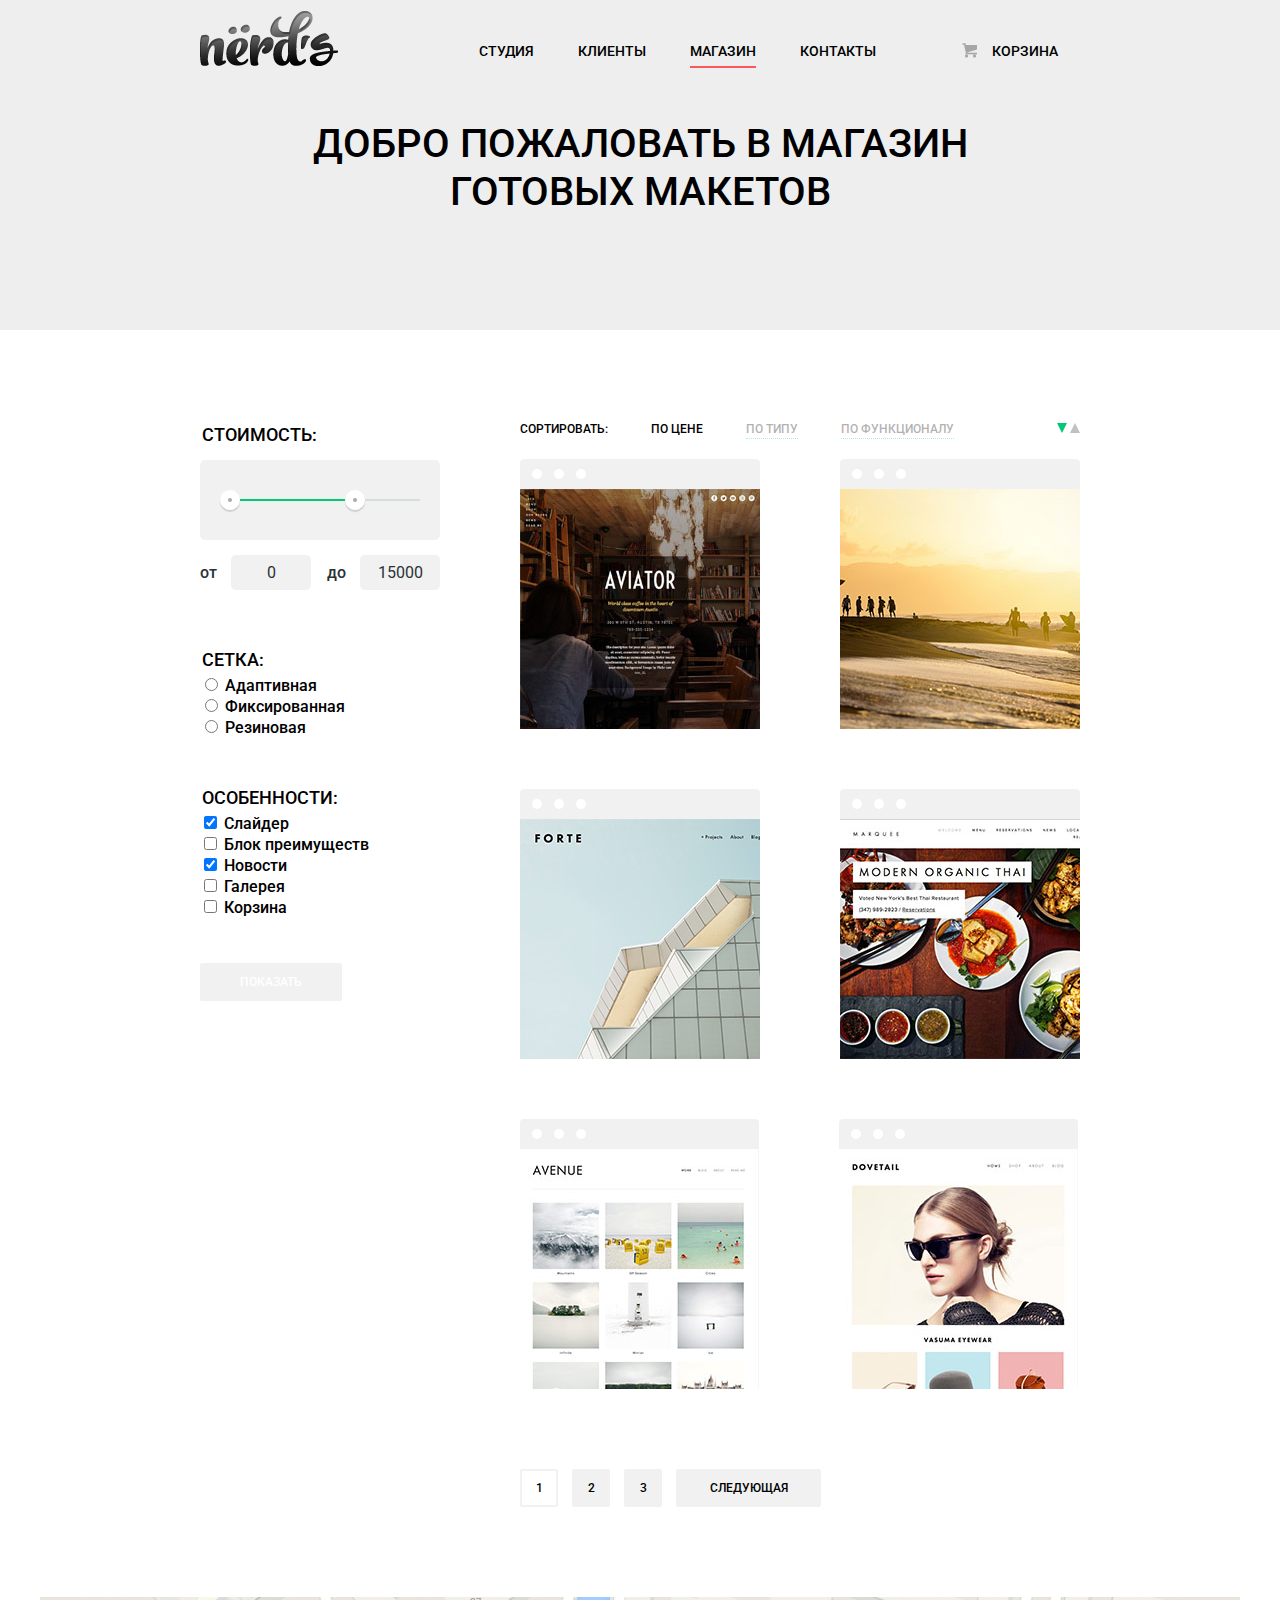
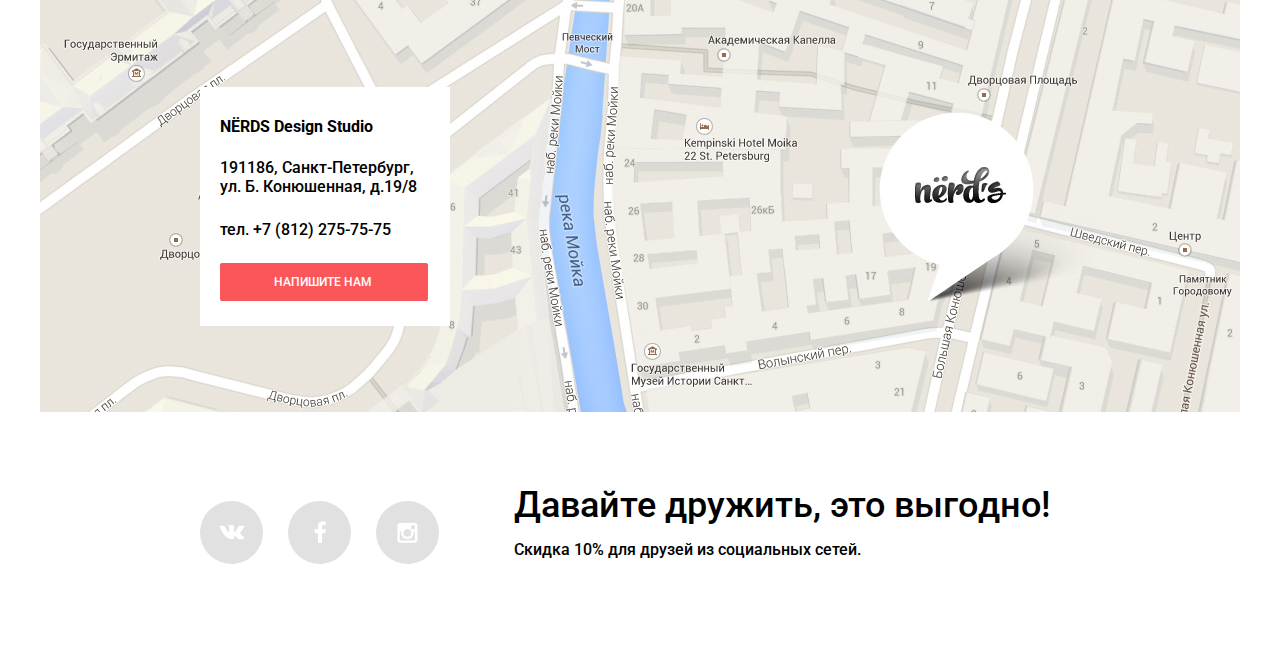
==== commit 553bad45: "изменения с alt  и js" ====
--- a/catalog.html
+++ b/catalog.html
@@ -10,7 +10,7 @@
         <header class="main-header">
             <div class="container">
                 <div class="main-logo">
-                    <a href="#"><img src="img/logo.png"></a>
+                    <a href="#"><img src="img/logo.png" alt="Нёрдс"></a>
                 </div>
                 <nav class="main-menu">
                     <ul>
@@ -108,7 +108,7 @@
                             <span class="little-circle"></span>
                         </div>
                         <div class="thumbnail">
-                            <img src="img/aviator.jpg">
+                            <img src="img/aviator.jpg" alt="Aviator">
                         </div>
                         <section class="catalog-item-description">
                             <h2><a href="#">AVIATOR</a></h2>
@@ -123,7 +123,7 @@
                             <span class="little-circle"></span>
                         </div>
                         <div class="thumbnail">
-                            <img src="img/sunset.jpg">
+                            <img src="img/sunset.jpg" alt="Sunset">
                         </div>
                         <section class="catalog-item-description">
                             <h2><a href="#">SUNSET</a></h2>
@@ -139,7 +139,7 @@
                             <span class="little-circle"></span>
                         </div>
                         <div class="thumbnail">
-                            <img src="img/forte.jpg">
+                            <img src="img/forte.jpg" alt="Forte">
                         </div>
                         <section class="catalog-item-description">
                             <h2><a href="#">FORTE</a></h2>
@@ -154,7 +154,7 @@
                             <span class="little-circle"></span>
                         </div>
                         <div class="thumbnail">
-                            <img src="img/modern.jpg">
+                            <img src="img/modern.jpg" alt="Modern">
                         </div>
                         <section class="catalog-item-description">
                             <h2><a href="#">MODERN ORGANIC THAI</a></h2>
@@ -170,7 +170,7 @@
                             <span class="little-circle"></span>
                         </div>
                         <div class="thumbnail">
-                            <img src="img/avenue.jpg">
+                            <img src="img/avenue.jpg" alt="Avenue">
                         </div>
                         <section class="catalog-item-description">
                             <h2><a href="#">AVENUE</a></h2>
@@ -185,7 +185,7 @@
                             <span class="little-circle"></span>
                         </div>
                         <div class="thumbnail">
-                            <img src="img/dovetail.jpg">
+                            <img src="img/dovetail.jpg" alt="Dovetail">
                         </div>
                         <section class="catalog-item-description">
                             <h2><a href="#">DOVETAIL</a></h2>
@@ -210,7 +210,7 @@
                         <p>191186, Санкт-Петербург,<br>
                         ул. Б. Конюшенная, д.19/8</p>
                         <p>тел. +7 (812) 275-75-75</p>
-                        <a class="btn red-btn" href="#">Напишите Нам</a>
+                        <a class="btn red-btn write-us" href="#">Напишите Нам</a>
                     </div>
                 </div>
             </div>
@@ -225,6 +225,41 @@
                     <p>Скидка 10% для друзей из социальных сетей.</p>
                 </div>
             </div>
+            <div class="modal-block">
+                <button type="button" title="Закрыть" class="modal-block-close">Закрыть</button>
+                <div class="modal-container">
+                    <form class="contact-form">
+                        <div class="modal-input">
+                            <label for="name">Ваше имя:</label>
+                            <input type="text" name="name" id="name" placeholder="представьтесь, пожалуйста">
+                        </div>
+                        <div class="modal-input">
+                            <label for="email">Ваш e-mail:</label>
+                            <input type="text" name="email" id="email" placeholder="для отправки ответа">
+                        </div>
+                        <div class="modal-textarea">
+                            <label for="text">Текст письма:</label>
+                            <textarea name="text" id="text">В СВОБОДНОЙ ФОРМЕ</textarea>
+                        </div>
+                        <button type="submit" class="btn red-btn">ОТПРАВИТЬ</button>
+                    </form>
+                </div>
+            </div>
         </footer>
+        <script>
+            var writeUs = document.querySelector(".write-us")
+            var popup = document.querySelector(".modal-block");
+            var close = document.querySelector(".modal-block-close");
+            
+            writeUs.addEventListener("click", function(event) {
+                event.preventDefault();
+                popup.classList.add("modal-block-show");
+            });
+            
+            close.addEventListener("click", function(event) {
+                event.preventDefault();
+                popup.classList.remove("modal-block-show");
+            });
+        </script>
     </body>
 </html>--- a/css/style.css
+++ b/css/style.css
@@ -124,20 +124,6 @@
     background: url("../img/spritesheet.png") no-repeat;
     background-position: -5px -30px;
 }
-/*.top-slider {
-    clear: both;
-}
-.slide-content {
-    float: left;
-    width: 470px;
-    //background-color: red;
-}
-.slide-image {
-    float: right;
-}
-.slide-header {
-    margin-bottom: 15px;
-}*/
 .our-services {
     margin-bottom: 80px;
 }
@@ -358,20 +344,6 @@
     line-height: 22px;
     color: #283136;
 }
-/*
-.min-price, .max-price {
-    font-size: 16px;
-    line-height: 22px;
-    color: #283136;
-    font-family: 'Roboto', 'Arial', sans-serif;
-    width: 80px;
-    height: 38px;
-    text-align: center;
-    background-color: #f1f1f1;
-    border-radius: 2px;
-    outline: none;
-    border: none;
-}*/
 .content {
     float: left;
     margin-bottom: 80px;
@@ -394,7 +366,6 @@
     background-color: #f1f1f1;
     border-top-left-radius: 4px;
     border-top-right-radius: 4px;
-    //padding-top: 30px;
 }
 .catalog-item:hover {
     background-color: #797979;
@@ -411,9 +382,9 @@
     width: 10px;
 	height: 10px;
 	background: #ffffff;
-	-moz-border-radius: 5px;
 	-webkit-border-radius: 5px;
-	border-radius: 5px;
+	   -moz-border-radius: 5px;
+	        border-radius: 5px;
 	margin-right: 8px;
 }
 .catalog-item:hover>.catalog-item-description {
@@ -462,7 +433,6 @@
     padding: 30px 10px;
     list-style: none;
     font-size: 0;
-    //min-height: 170px;
     border-top: 2px solid #eeeeee;
     border-bottom: 2px solid #eeeeee;
 }
@@ -473,7 +443,6 @@
     padding-bottom: 5px;
     margin-right: 116px;
     width: 209px;
-    //background-color: red;
 }
 .logos img {
     margin: 0 auto;
@@ -493,9 +462,9 @@
     vertical-align: top;
     font-size: 0;
     background-color: #e1e1e1;
-    -moz-border-radius: 32px;
-	-webkit-border-radius: 32px;
-	border-radius: 32px;
+    -webkit-border-radius: 32px;
+       -moz-border-radius: 32px;
+	        border-radius: 32px;
 }
 .social-icon:last-child {
     margin-right: 0;
@@ -622,7 +591,9 @@
     line-height: 18px;
     text-decoration: none;
     border: 2px solid #f1f1f1;
-    border-radius: 2px;
+    -webkit-border-radius: 2px;
+       -moz-border-radius: 2px;
+            border-radius: 2px;
     margin-right: 10px;
 }
 .pagination a:hover {
@@ -648,212 +619,310 @@
 }
 
 .range-filter {
-  width: 240px;
-  margin: 10px auto; /* для демонстрации */
+    width: 240px;
+    margin: 10px auto; 
 }
 
 .range-controls {
-  position: relative;
-  height: 41px;
-  padding-top: 39px;
-  padding-right: 20px;
-  padding-left: 20px;
-  margin-bottom: 15px;
-  border-radius: 5px;
-  background: #f1f1f1;
+    position: relative;
+    height: 41px;
+    padding-top: 39px;
+    padding-right: 20px;
+    padding-left: 20px;
+    margin-bottom: 15px;
+    -webkit-border-radius: 5px;
+       -moz-border-radius: 5px;
+            border-radius: 5px;
+    background: #f1f1f1;
 }
 
 .range-controls .scale {
-  height: 2px;
-  background: #d7dcde;
+    height: 2px;
+    background: #d7dcde;
 }
 
 .range-controls .bar {
-  width: 70%;
-  height: 2px;
-  background: #00ca74;
+    width: 70%;
+    height: 2px;
+    background: #00ca74;
 }
 .range-controls .toggle {
-  position: absolute;
-  top: 30px;
-  left: 0px;
-  width: 4px;
-  height: 4px;
-  cursor: pointer;
-  border: 8px solid #fff;
-  border-radius: 50%;
-  background: #ababab;
-  box-shadow: 0 2px 1px 0 #cfcfcf;
+    position: absolute;
+    top: 30px;
+    left: 0px;
+    width: 4px;
+    height: 4px;
+    cursor: pointer;
+    border: 8px solid #fff;
+    border-radius: 50%;
+    background: #ababab;
+    box-shadow: 0 2px 1px 0 #cfcfcf;
 }
 
 .range-controls .toggle-min {
-  left: 20px;
+    left: 20px;
 }
 
 .range-controls .toggle-max {
-  left: 145px;
+    left: 145px;
 }
 
 .price-controls {
-  font-size: 0;
+    font-size: 0;
 }
 
 .price-controls label {
-  font-size: 16px;
-  display: inline-block;
-  width: 50%;
+    font-size: 16px;
+    display: inline-block;
+    width: 50%;
 }
 
 .max-price {
-  text-align: right;
+    text-align: right;
 }
 .price-controls input {
-  font-family: 'Roboto', 'Arial', sans-serif;
-  font-size: 16px;
-  width: 60px;
-  margin-left: 10px;
-  padding: 8px 10px;
-  text-align: center;
-  color: #283136;
-  border: none;
-  border-radius: 5px;
-  outline: none;
-  background: #f1f1f1;
+    font-family: 'Roboto', 'Arial', sans-serif;
+    font-size: 16px;
+    width: 60px;
+    margin-left: 10px;
+    padding: 8px 10px;
+    text-align: center;
+    color: #283136;
+    border: none;
+    border-radius: 5px;
+    outline: none;
+    background: #f1f1f1;
 }
 
 .slider {
-  position: relative;
-
-  width: 880px;
-  min-height: 310px;
-  margin: 0 auto;
-  overflow: hidden;
+    position: relative;
+
+    width: 880px;
+    min-height: 310px;
+    margin: 0 auto;
+    overflow: hidden;
 }
 
 .slide {
-  position: absolute;
-  top: 0;
-  left: 0;
-
-  width: 100%;
-  height: 310px;
-
-  background-repeat: no-repeat;
-  background-position: 100% 10px;
-
-  -webkit-transition: left 0.3s ease;
-     -moz-transition: left 0.3s ease;
-          transition: left 0.3s ease;
+    position: absolute;
+    top: 0;
+    left: 0;
+
+    width: 100%;
+    height: 310px;
+
+    background-repeat: no-repeat;
+    background-position: 100% 10px;
+
+    -webkit-transition: left 0.3s ease;
+       -moz-transition: left 0.3s ease;
+            transition: left 0.3s ease;
 }
 
 .slider input[type="radio"] {
-  display: none;
+    display: none;
 }
 
 .slider-controls {
-  position: absolute;
-  bottom: 95px;
-  left: 50%;
-  z-index: 10;
-
-  width: 200px;
-  margin-left: -100px;
-
-  text-align: center;
+    position: absolute;
+    bottom: 95px;
+    left: 50%;
+    z-index: 10;
+
+    width: 200px;
+    margin-left: -100px;
+
+    text-align: center;
 }
 
 .slider-controls label {
-  display: inline-block;
-  width: 4px;
-  height: 4px;
-  margin: 0 3px;
-
-  vertical-align: top;
-
-  background: #ffffff;
-  border: 3px solid white;
-  border-radius: 50%;
-  cursor: pointer;
+    display: inline-block;
+    width: 4px;
+    height: 4px;
+    margin: 0 3px;
+
+    vertical-align: top;
+    background: #ffffff;
+    border: 3px solid white;
+    border-radius: 50%;
+    cursor: pointer;
 }
 
 .slide-text {
-  width: 500px;
-  padding: 30px 0;
+    width: 500px;
+    padding: 30px 0;
 }
 
 .slide-title {
-  font-weight: 500;
-  font-size: 36px;
+    font-weight: 500;
+    font-size: 36px;
 }
 
 .slide p {
-  font-weight: 500;
-  line-height: 22px;
-  color: #283136;
+    font-weight: 500;
+    line-height: 22px;
+    color: #283136;
 }
 
 .slide .btn {
-  display: block;
-  width: 220px;
-  margin-top: 25px;
-
-  font-weight: 300;
-  font-size: 12px;
-  text-align: center;
-  color: #ffffff;
-  text-transform: uppercase;
-  text-decoration: none;
-
-  border-radius: 3px;
+    display: block;
+    width: 220px;
+    margin-top: 25px;
+    font-weight: 300;
+    font-size: 12px;
+    text-align: center;
+    color: #ffffff;
+    text-transform: uppercase;
+    text-decoration: none;
+    border-radius: 3px;
 }
 
 .slide:nth-child(1) {
-  background-image: url("../img/slider-bg.png");
+    background-image: url("../img/slider-bg.png");
 }
 
 .slide:nth-child(2) {
-  background-image: url("../img/slider-bg-2.png");
+    background-image: url("../img/slider-bg-2.png");
 }
 
 .slide:nth-child(3) {
-  background-image: url("../img/slider-bg-3.png");
+    background-image: url("../img/slider-bg-3.png");
 }
 
 #btn-1:checked ~ .slides .slide:nth-child(1) {
-  left: 0;
+    left: 0;
 }
 
 #btn-1:checked ~ .slides .slide:nth-child(2),
 #btn-1:checked ~ .slides .slide:nth-child(3) {
-  left: 880px;
+    left: 880px;
 }
 
 #btn-2:checked ~ .slides .slide:nth-child(1) {
-  left: -880px;
+    left: -880px;
 }
 
 #btn-2:checked ~ .slides .slide:nth-child(2) {
-  left: 0;
+    left: 0;
 }
 
 #btn-2:checked ~ .slides .slide:nth-child(3) {
-  left: -880px;
+    left: -880px;
 }
 
 #btn-3:checked ~ .slides .slide:nth-child(1) {
-  left: -880px;
+    left: -880px;
 }
 
 #btn-3:checked ~ .slides .slide:nth-child(2) {
-  left: -880px;
+    left: -880px;
 }
 
 #btn-3:checked ~ .slides .slide:nth-child(3) {
-  left: 0;
+    left: 0;
 }
 
 #btn-1:checked ~ .slider-controls label[for="btn-1"],
 #btn-2:checked ~ .slider-controls label[for="btn-2"],
 #btn-3:checked ~ .slider-controls label[for="btn-3"] {
-  background: #c1c1c1;
+    background: #c1c1c1;
+}
+.modal-block {
+    position: fixed;
+    top: 25%;
+    left: 25%;
+    width: 630px;
+    height: 420px;
+    background-color: #ffffff;
+    font-size: 16px;
+    line-height: 18px;
+    box-shadow: 0 20px 40px rgba(0, 1, 1, 0.75);
+    display: none;
+}
+.modal-block-show {
+    display: block;
+}
+.modal-container {
+    width: 460px;
+    margin: 50px auto;
+}
+.modal-block-close {
+    position: absolute;
+    top: 6px;
+    right: 6px;
+    width: 40px;
+	height: 40px;
+	background: red;
+	-moz-border-radius: 20px;
+	-webkit-border-radius: 20px;
+	border-radius: 20px;
+	font-size: 0;
+	border: 0;
+	outline: 0;
+	cursor: pointer;
+}
+.modal-block-close::before, .modal-block-close::after {
+    content: "";
+    position: absolute;
+    top: 17px;
+    left: 10px;
+    width: 20px;
+    height: 4px;
+    background-color: #ffffff;
+    border-radius: 1px;
+}
+.modal-block-close::before {
+    transform: rotate(45deg);
+}
+.modal-block-close::after {
+    transform: rotate(-45deg);
+}
+.modal-block .btn {
+    width: 100%;
+}
+.modal-block label {
+    display: inline-block;
+    margin-bottom: 12px;
+    font-size: 16px;
+    line-height: 18px;
+}
+.modal-input {
+    display: inline-block;
+    width: 220px;
+    margin-bottom: 25px;
+}
+.modal-input:first-child {
+    margin-right: 20px;
+}
+.contact-form {
+    font-size: 0;
+}
+.modal-input input {
+    border: 2px solid #d7dcde;
+    border-radius: 3px;
+    width: 200px;
+    outline: none;
+}
+.modal-input input[type="text"] {
+    padding: 0px;
+    height: 34px;
+    padding-left: 14px;
+    font-size: 12px;
+    line-height: 18px;
+    font-family: 'Roboto', 'Arial', sans-serif;
+    font-weight: 500;
+    text-transform: uppercase;
+}
+.modal-textarea textarea {
+    width: 428px;
+    height: 110px;
+    border: 2px solid #d7dcde;
+    border-radius: 3px;
+    padding: 9px 14px;
+    margin-bottom: 48px;
+    font-size: 12px;
+    line-height: 18px;
+    font-family: 'Roboto', 'Arial', sans-serif;
+    font-weight: 500;
+    text-transform: uppercase;
 }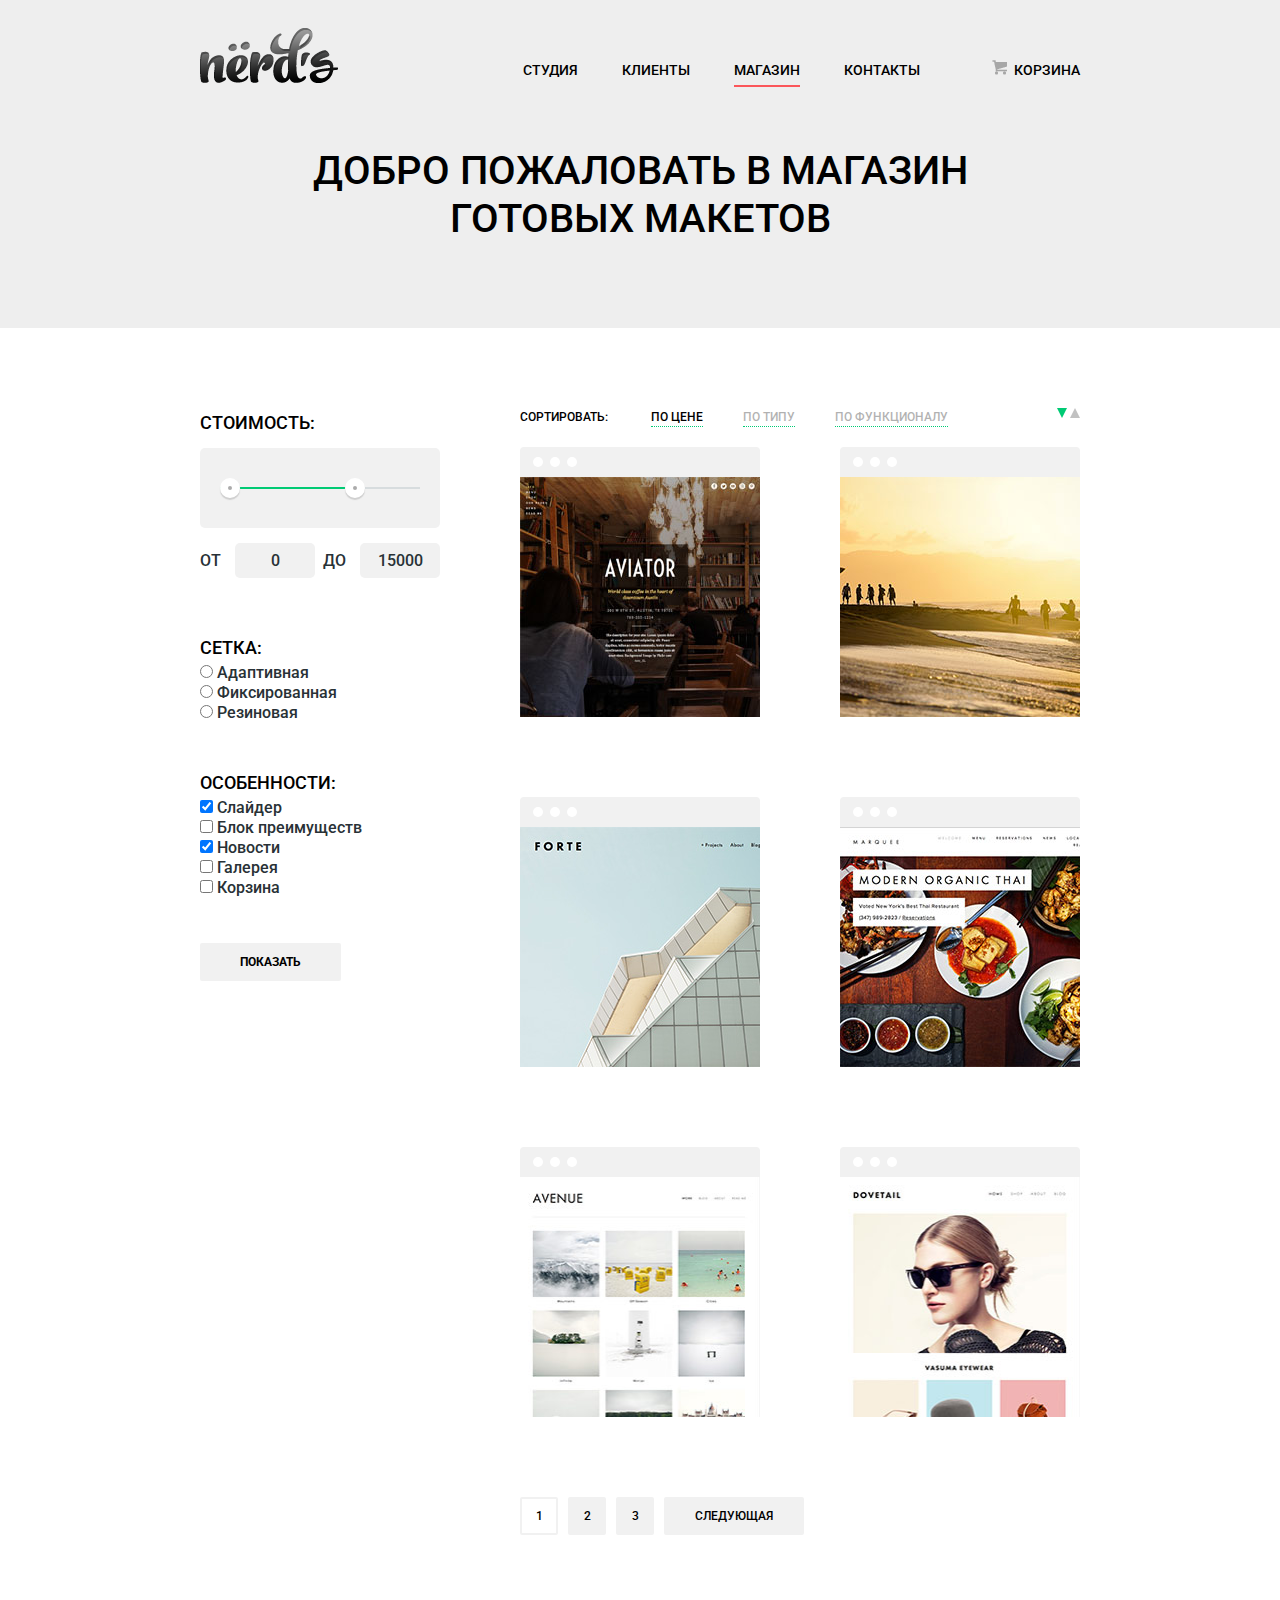
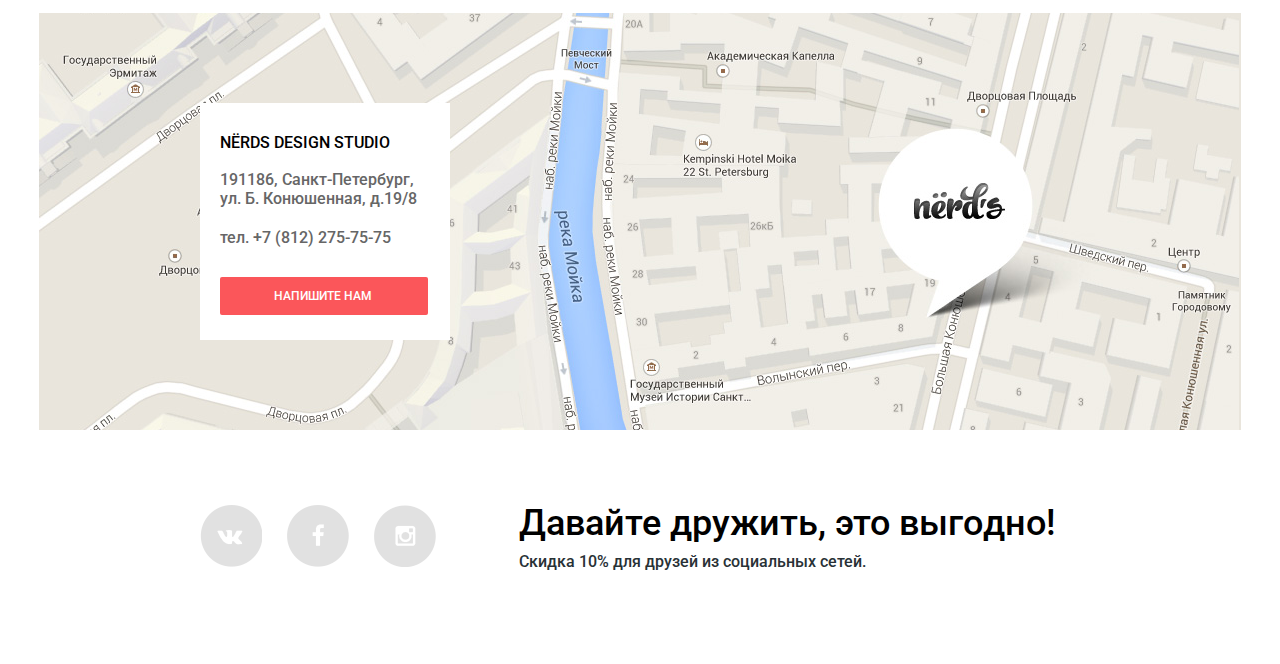
==== commit 340522e7: "исправления №1 для финальной проверки" ====
--- a/catalog.html
+++ b/catalog.html
@@ -2,15 +2,16 @@
 <html>
     <head>
         <meta charset="utf-8">
-        <link href='https://fonts.googleapis.com/css?family=Roboto:400,500,700&subset=latin,cyrillic' rel='stylesheet' type='text/css'>
-        <link href="css/style.css" rel="stylesheet">
+        <link href="https://fonts.googleapis.com/css?family=Roboto:300,500,700&subset=latin,cyrillic" rel="stylesheet" type="text/css">
+        <link href="css/normalize.css" rel="stylesheet">
+        <link href="css/style.min.css" rel="stylesheet">
         <title>Магазин</title>
     </head>
     <body>
         <header class="main-header">
             <div class="container">
                 <div class="main-logo">
-                    <a href="#"><img src="img/logo.png" alt="Нёрдс"></a>
+                    <a href="./index.html"><img src="img/logo.png" alt="Нёрдс" width="139" height="56"></a>
                 </div>
                 <nav class="main-menu">
                     <ul>
@@ -23,9 +24,8 @@
                 </nav>
                 <h1 class="catalog-header">добро пожаловать в магазин готовых макетов</h1>         
             </div>
-        </header>
-        
-        <main class="container clearfix">
+        </header>        
+        <div class="container clearfix">
             <div class="filter">
                 <form>
                     <fieldset class="filter-price">
@@ -39,8 +39,8 @@
                                 <div class="toggle toggle-max"></div>
                             </div>
                             <div class="price-controls">
-                                <label class="min-price">от <input name="min-price" type="text" value="0"></label>
-                                <label class="max-price">до <input name="max-price" type="text" value="15000"></label>
+                                <label class="min-price">ОТ <input name="min-price" type="text" value="0"></label>
+                                <label class="max-price">ДО <input name="max-price" type="text" value="15000"></label>
                             </div>
                         </div>
                     </fieldset>
@@ -92,9 +92,12 @@
             <div class="content">
                 <div class="sort-links">
                     <span>сортировать:</span>
-                    <a href="#" class="sorting active">по цене</a>
-                    <a href="#" class="sorting">по типу</a>
-                    <a href="#" class="sorting">по функционалу</a>
+                    <ul>
+                        <li><a href="#" class="sorting active">по цене</a></li>
+                        <li><a href="#" class="sorting">по типу</a></li>
+                        <li><a href="#" class="sorting">по функционалу</a></li>
+                    </ul>          
+                                       
                     <div class="sorting-arrows">
                         <a href="#" class="sorting-down active"></a>
                         <a href="#" class="sorting-up"></a>
@@ -102,13 +105,8 @@
                 </div>
                 <section class="catalog clearfix">
                     <article class="catalog-item">
-                        <div class="catalog-item-head">
-                            <span class="little-circle"></span>
-                            <span class="little-circle"></span>
-                            <span class="little-circle"></span>
-                        </div>
-                        <div class="thumbnail">
-                            <img src="img/aviator.jpg" alt="Aviator">
+                        <div class="thumbnail">
+                            <img src="img/aviator.jpg" alt="Aviator" width="240" height="240">
                         </div>
                         <section class="catalog-item-description">
                             <h2><a href="#">AVIATOR</a></h2>
@@ -117,13 +115,8 @@
                         </section>
                     </article>
                     <article class="catalog-item">
-                        <div class="catalog-item-head">
-                            <span class="little-circle"></span>
-                            <span class="little-circle"></span>
-                            <span class="little-circle"></span>
-                        </div>
-                        <div class="thumbnail">
-                            <img src="img/sunset.jpg" alt="Sunset">
+                        <div class="thumbnail">
+                            <img src="img/sunset.jpg" alt="Sunset" width="240" height="240">
                         </div>
                         <section class="catalog-item-description">
                             <h2><a href="#">SUNSET</a></h2>
@@ -133,13 +126,8 @@
                     </article>
                     
                     <article class="catalog-item">
-                        <div class="catalog-item-head">
-                            <span class="little-circle"></span>
-                            <span class="little-circle"></span>
-                            <span class="little-circle"></span>
-                        </div>
-                        <div class="thumbnail">
-                            <img src="img/forte.jpg" alt="Forte">
+                        <div class="thumbnail">
+                            <img src="img/forte.jpg" alt="Forte" width="240" height="240">
                         </div>
                         <section class="catalog-item-description">
                             <h2><a href="#">FORTE</a></h2>
@@ -148,29 +136,18 @@
                         </section>
                     </article>
                     <article class="catalog-item">
-                        <div class="catalog-item-head">
-                            <span class="little-circle"></span>
-                            <span class="little-circle"></span>
-                            <span class="little-circle"></span>
-                        </div>
-                        <div class="thumbnail">
-                            <img src="img/modern.jpg" alt="Modern">
+                        <div class="thumbnail">
+                            <img src="img/modern.jpg" alt="Modern" width="240" height="240">
                         </div>
                         <section class="catalog-item-description">
                             <h2><a href="#">MODERN ORGANIC THAI</a></h2>
                             <p>Сайт для ресторана быстрого питания</p>
                             <a href="#" class="btn absolute red-btn">12000 Р.</a>
                         </section>
-                    </article>
-                    
-                    <article class="catalog-item">
-                        <div class="catalog-item-head">
-                            <span class="little-circle"></span>
-                            <span class="little-circle"></span>
-                            <span class="little-circle"></span>
-                        </div>
-                        <div class="thumbnail">
-                            <img src="img/avenue.jpg" alt="Avenue">
+                    </article>                    
+                    <article class="catalog-item">
+                        <div class="thumbnail">
+                            <img src="img/avenue.jpg" alt="Avenue" width="240" height="240">
                         </div>
                         <section class="catalog-item-description">
                             <h2><a href="#">AVENUE</a></h2>
@@ -179,13 +156,8 @@
                         </section>
                     </article>
                     <article class="catalog-item">
-                        <div class="catalog-item-head">
-                            <span class="little-circle"></span>
-                            <span class="little-circle"></span>
-                            <span class="little-circle"></span>
-                        </div>
-                        <div class="thumbnail">
-                            <img src="img/dovetail.jpg" alt="Dovetail">
+                        <div class="thumbnail">
+                            <img src="img/dovetail.jpg" alt="Dovetail" width="240" height="240">
                         </div>
                         <section class="catalog-item-description">
                             <h2><a href="#">DOVETAIL</a></h2>
@@ -201,7 +173,7 @@
                     <a href="#" class="next">СЛЕДУЮЩАЯ</a>
                 </div>
             </div>
-        </main>
+        </div>
         <footer class="main-footer">
             <div class="map">
                 <div class="container">
@@ -209,8 +181,8 @@
                         <h2 class="contact-name">NЁRDS design studio</h2>
                         <p>191186, Санкт-Петербург,<br>
                         ул. Б. Конюшенная, д.19/8</p>
-                        <p>тел. +7 (812) 275-75-75</p>
-                        <a class="btn red-btn write-us" href="#">Напишите Нам</a>
+                        <p class="last">тел. +7 (812) 275-75-75</p>
+                        <a class="btn red-btn write-us" href="./contact-us.php">Напишите Нам</a>
                     </div>
                 </div>
             </div>
@@ -221,8 +193,8 @@
                     <a class="social-icon social-icon-ins" href="#">Instagramm</a> 
                 </div>
                 <div class="be-friends"> 
-                    <b class="tagline">Давайте дружить, это выгoдно!</b>
-                    <p>Скидка 10% для друзей из социальных сетей.</p>
+                    <p class="tagline">Давайте дружить, это выгoдно!</p>
+                    <p class="discount-message">Скидка 10% для друзей из социальных сетей.</p>
                 </div>
             </div>
             <div class="modal-block">
@@ -246,20 +218,6 @@
                 </div>
             </div>
         </footer>
-        <script>
-            var writeUs = document.querySelector(".write-us")
-            var popup = document.querySelector(".modal-block");
-            var close = document.querySelector(".modal-block-close");
-            
-            writeUs.addEventListener("click", function(event) {
-                event.preventDefault();
-                popup.classList.add("modal-block-show");
-            });
-            
-            close.addEventListener("click", function(event) {
-                event.preventDefault();
-                popup.classList.remove("modal-block-show");
-            });
-        </script>
+        <script src="./js/popup.min.js"></script>
     </body>
 </html>--- a/css/style.min.css
+++ b/css/style.min.css
@@ -0,0 +1 @@
+body{font-family:"Roboto", "Arial", sans-serif;margin:0;padding:0;font-weight:500;min-width:900px}.service-title{font-size:18px;line-height:30px;font-weight:500;color:#000000;text-transform:uppercase;margin:0}.slide-header{font-size:36px;line-height:36px;color:#000000}.contact-name{font-size:16px;line-height:30px;font-weight:500;color:#000000;text-transform:uppercase}.main-header{background-color:#eeeeee;margin-bottom:80px;min-height:301px;padding-top:27px}.container{width:880px;margin:0 auto;padding:0 10px}.clearfix::after{content:"";display:table;clear:both}.main-logo{float:left;margin-bottom:40px}.main-menu{float:right}.main-menu ul{margin:0;padding:0;list-style:none;font-size:0}.main-menu li{display:inline-block;vertical-align:top;font-size:14px;line-height:30px;text-transform:uppercase}.main-menu li:last-child{padding-left:50px}.main-menu a{font-size:14px;line-height:30px;color:#000000;display:block;padding:28px 0 0;margin:0 22px;text-decoration:none}.main-menu .cart-link{padding-left:22px;position:relative;margin:0}.main-menu .cart-link::before{content:"";position:absolute;top:33px;left:0;background:url("../img/spritesheet.png") no-repeat;background-position:-5px -5px;width:15px;height:15px}.main-menu a:hover{color:#fb565a}.main-menu a:active{color:#8f8f8f}.main-menu a.active{border-bottom:2px solid #fb565a}.main-menu .cart-link:hover::before{background:url("../img/spritesheet.png") no-repeat;background-position:-30px -5px}.main-menu .cart-link:active::before{background:url("../img/spritesheet.png") no-repeat;background-position:-55px -5px}.our-services{margin-bottom:80px}.service{float:left;width:240px;margin-right:80px;font-size:15px;line-height:22px}.service img{margin-bottom:16px}.service:last-child{margin-right:0}.service-description{margin-bottom:25px;color:#283136}.about-us-home{padding-top:59px;margin-bottom:70px;border-top:2px solid #eeeeee}.about-us-home .left{padding-top:10px;width:600px;float:left}.about-us-home .right{float:right;width:240px}.who-we-are{margin-bottom:45px}.who-we-are b{font-size:36px;line-height:36px;font-weight:500}.who-we-are p{font-size:16px;line-height:22px;margin:0;margin-bottom:18px}.what-we-do h3{font-size:16px;line-height:22px;text-transform:uppercase;margin-bottom:23px;font-weight:500}.what-we-do ul{margin:0;padding:0;list-style:none}.what-we-do li{position:relative;padding-left:37px;font-size:16px;line-height:22px;margin-bottom:21px}.what-we-do li:last-child{margin-bottom:0}.what-we-do li::before{content:"";position:absolute;top:10px;left:0;width:25px;height:2px;background-color:#fb565a}.logo-home{width:240px;text-align:center;margin-bottom:25px}.since{font-size:16px;line-height:20px;position:relative;text-transform:uppercase;padding:0 77px;margin-bottom:65px}.since::before{content:"";position:absolute;top:9px;left:0;width:65px;height:2px;background-color:#eeeeee}.since::after{content:"";position:absolute;top:9px;right:0;width:65px;height:2px;background-color:#eeeeee}.map{padding:1px;background:#e9e5dc url("../img/map.jpg") no-repeat;background-position:0 -150px;min-height:415px;max-width:1200px;margin:0 auto}.contacts{padding:25px 20px;background-color:#ffffff;width:210px;margin-top:89px}.contacts h2{margin:0;margin-bottom:12px}.contacts p{margin:0;margin-bottom:20px;color:#666666}.contacts p.last{margin-bottom:30px}.contacts p:last-child{margin-bottom:32px}.social-links{display:inline-block;width:240px;margin-right:75px;vertical-align:top}.sort-links{font-size:12px;line-height:18px;text-transform:uppercase;margin-bottom:20px}.sort-links ul{display:inline-block;vertical-align:top;margin:0;padding:0;list-style:none;font-size:0}.sort-links li{display:inline-block;vertical-align:top;border-bottom:1px dotted #00ca74;margin-left:40px}.sort-links li:hover{border-bottom:1px solid #00ca74}.sorting{display:inline-block;vertical-align:top;font-size:12px;line-height:18px;color:#000000;text-decoration:none;opacity:0.3}.sorting:hover{opacity:1}.sorting:active{opacity:1;border-bottom:none}.sorting.active{opacity:1;border-bottom:none}.sorting-arrows{float:right}.sorting-down{display:inline-block;vertical-align:top;width:0;height:0;border-left:5px solid transparent;border-right:5px solid transparent;border-top:10px solid #c1c1c1}.sorting-down:hover{border-top:10px solid #b5b5b5}.sorting-down:active{border-top:10px solid #000000}.sorting-down.active{border-top:10px solid #00ca74}.sorting-up{display:inline-block;vertical-align:top;width:0;height:0;border-left:5px solid transparent;border-right:5px solid transparent;border-bottom:10px solid #c1c1c1}.sorting-up:hover{border-bottom:10px solid #b5b5b5}.sorting-up:active{border-bottom:10px solid #000000}.sorting-up.active{border-bottom:10px solid #00ca74}.be-friends{display:inline-block;width:550px;vertical-align:middle}.catalog-header{clear:both;width:670px;margin:0 auto;padding-top:20px;font-size:40px;line-height:48px;font-weight:500;text-transform:uppercase;text-align:center}.filter{float:left;width:240px;margin-right:80px;font-size:16px;line-height:20px}.filter .filter-price,.filter .filter-layout,.filter .filter-features{border:none;margin-bottom:45px}.filter fieldset{margin:0;padding:0}.filter-layout ul,.filter-features ul{list-style:none;margin:0;padding:0}.filter label{color:#283136}legend{font-size:18px;line-height:30px;text-transform:uppercase}.price-controls{line-height:22px;color:#283136}.content{float:left;margin-bottom:78px}.catalog{width:560px}.catalog-item-head{height:20px;padding-top:10px;padding-left:12px}.catalog-item{float:left;margin-right:80px;margin-bottom:80px;position:relative;background-color:#f1f1f1;border-top-left-radius:4px;border-top-right-radius:4px}.catalog-item:hover{background-color:#797979}.catalog-item:nth-child(even){margin-right:0}.thumbnail{position:relative;padding-top:30px;border-top-left-radius:4px;border-top-right-radius:4px;width:240px;height:240px}.thumbnail::before{content:"";position:absolute;display:block;vertical-align:top;margin-top:-20px;margin-left:13px;width:10px;height:10px;background:#ffffff;-webkit-border-radius:5px;-moz-border-radius:5px;border-radius:5px;box-shadow:17px 0 #ffffff, 34px 0 #ffffff}.catalog-item:hover>.catalog-item-description{display:inline-block}.catalog-item-description{width:160px;height:135px;position:absolute;top:50px;left:20px;background-color:#ffffff;display:none;padding:30px 20px;padding-top:35px;text-align:center;vertical-align:bottom}.catalog-item-description h2{display:inline-block;vertical-align:top;text-align:center;font-size:18px;line-height:22px;font-weight:500;color:#000000;margin:0;text-transform:uppercase}.catalog-item-description a{text-decoration:none;color:#000000}.catalog-item-description .btn{color:#ffffff}.catalog-item-description p{font-size:14px;line-height:18px;color:#283136}.btn.absolute{position:absolute;width:60px;bottom:30px;left:30px}.logos{margin:0;margin-bottom:85px;padding:28px 10px;list-style:none;font-size:0;border-top:2px solid #eeeeee;border-bottom:2px solid #eeeeee}.logos li{display:inline-block;vertical-align:middle;padding-top:15px;padding-bottom:5px;margin-right:112px;width:209px}.logos img{margin:0 auto;opacity:0.2}.logos img:hover{opacity:1}.logos li:nth-child(3n){margin-right:0}.social-icon{width:62px;height:62px;margin-right:21px;display:inline-block;vertical-align:top;font-size:0}.social-icon:last-child{margin-right:0}.social-icon-vk{background:url("../img/spritesheet.png") no-repeat;background-position:-77px -149px}.social-icon-vk:hover{background-position:-224px -5px}.social-icon-vk:active{background-position:-150px -149px}.social-icon-fb{background:url("../img/spritesheet.png") no-repeat;background-position:-80px -5px}.social-icon-fb:hover{background-position:-5px -77px}.social-icon-fb:active{background-position:-152px -5px}.social-icon-ins{background:url("../img/spritesheet.png") no-repeat;background-position:-5px -149px}.social-icon-ins:hover{background-position:-149px -77px}.social-icon-ins:active{background-position:-77px -77px}.footer{padding:75px 0}.btn{display:inline-block;vertical-align:top;font-weight:500;font-size:12px;line-height:18px;font-family:"Roboto", "Arial", sans-serif;text-transform:uppercase;text-decoration:none;padding:10px 40px;color:#ffffff;border-radius:2px;background-color:#fb565a;border:none;outline:none;cursor:pointer}.red-btn{background-color:#fb565a}.red-btn:hover{background-color:#d6494d}.red-btn:active{background-color:#b63538;border-top:3px solid #9b2d30;padding-top:7px}.green-btn{background-color:#00ca74}.green-btn:hover{background-color:#01a25e}.green-btn:active{background-color:#009053;border-top:3px solid #007b47;padding-top:7px}.yellow-btn{background-color:#efc84a}.yellow-btn:hover{background-color:#d6ae2c}.yellow-btn:active{background-color:#c09b24;border-top:3px solid #a3841f;padding-top:7px}.grey-btn{background-color:#f1f1f1}.grey-btn:hover{background-color:#e5e5e5}.grey-btn:active{background-color:#d5d5d5;border-top:3px solid #b5b5b5;padding-top:7px}.contacts .btn{padding:10px 54px;width:100px}.contacts .btn:active{border-top:3px solid #9b2d30;padding-top:7px}.filter .btn{color:#000000;font-weight:700}.be-friends{font-size:16px;line-height:22px}.tagline{margin:0;font-size:36px;line-height:36px;font-weight:500}.discount-message{margin-top:10px;color:#283136}.pagination a{display:inline-block;text-align:center;vertical-align:top;padding-top:8px;width:34px;height:26px;color:#000000;background-color:#f1f1f1;font-size:12px;line-height:18px;text-decoration:none;border:2px solid #f1f1f1;-webkit-border-radius:2px;-moz-border-radius:2px;border-radius:2px;margin-right:6px}.pagination a:hover{background-color:#e5e5e5;border:2px solid #e5e5e5}.pagination a:active{background-color:#d5d5d5;border:2px solid #d5d5d5;border-top:3px solid #b5b5b5;padding-top:7px}.pagination .next{width:136px}.pagination a.active{background-color:#ffffff}.pagination a.active:hover{border-color:#f2f2f2}.pagination a.active:active{padding-top:8px;border-color:#f1f1f1;border:2px solid #f2f2f2}.range-filter{width:240px;margin:10px auto}.range-controls{position:relative;height:41px;padding-top:39px;padding-right:20px;padding-left:20px;margin-bottom:15px;-webkit-border-radius:5px;-moz-border-radius:5px;border-radius:5px;background:#f1f1f1}.range-controls .scale{height:2px;background:#d7dcde}.range-controls .bar{width:70%;height:2px;background:#00ca74}.range-controls .toggle{position:absolute;top:30px;left:0px;width:4px;height:4px;cursor:pointer;border:8px solid #fff;border-radius:50%;background:#ababab;box-shadow:0 2px 1px 0 #cfcfcf}.range-controls .toggle-min{left:20px}.range-controls .toggle-max{left:145px}.price-controls{font-size:0}.price-controls label{font-size:16px;display:inline-block;vertical-align:top;width:50%}.max-price{text-align:right}.price-controls input{font-family:"Roboto", "Arial", sans-serif;font-size:16px;font-weight:500;width:60px;margin-left:10px;padding:8px 10px;text-align:center;color:#283136;border:none;border-radius:5px;outline:none;background:#f1f1f1}.slider{position:relative;width:880px;min-height:310px;margin:0 auto;overflow:hidden}.slide{position:absolute;top:0;left:0;width:100%;height:310px;background-repeat:no-repeat;background-position:100% 10px;-webkit-transition:left 0.3s ease;-moz-transition:left 0.3s ease;transition:left 0.3s ease}.slider input[type="radio"]{display:none}.slider-controls{position:absolute;bottom:85px;left:50%;z-index:10;width:200px;margin-left:-110px;text-align:center}.slider-controls label{display:inline-block;width:4px;height:4px;margin:0 3px;vertical-align:top;background:#ffffff;border:3px solid white;border-radius:50%;cursor:pointer}.slide-text{width:500px;padding:30px 0}.slide-title{font-weight:500;font-size:36px;line-height:36px}.slide p{font-size:16px;line-height:22px;font-weight:500;margin-top:17px;color:#283136}.slide .btn{display:block;width:240px;margin-top:28px;font-weight:300;font-size:12px;text-align:center;color:#ffffff;text-transform:uppercase;text-decoration:none;border-radius:3px;padding:10px 0}.slide:nth-child(1){background-image:url("../img/slider-bg.png")}.slide:nth-child(2){background-image:url("../img/slider-bg-2.png")}.slide:nth-child(3){background-image:url("../img/slider-bg-3.png")}#btn-1:checked ~ .slides .slide:nth-child(1){left:0}#btn-1:checked ~ .slides .slide:nth-child(2),#btn-1:checked ~ .slides .slide:nth-child(3){left:880px}#btn-2:checked ~ .slides .slide:nth-child(1){left:-880px}#btn-2:checked ~ .slides .slide:nth-child(2){left:0}#btn-2:checked ~ .slides .slide:nth-child(3){left:-880px}#btn-3:checked ~ .slides .slide:nth-child(1){left:-880px}#btn-3:checked ~ .slides .slide:nth-child(2){left:-880px}#btn-3:checked ~ .slides .slide:nth-child(3){left:0}#btn-1:checked ~ .slider-controls label[for="btn-1"],#btn-2:checked ~ .slider-controls label[for="btn-2"],#btn-3:checked ~ .slider-controls label[for="btn-3"]{background:#c1c1c1}.modal-block{position:fixed;top:25%;left:25%;width:630px;height:420px;background-color:#ffffff;font-size:16px;line-height:18px;box-shadow:0 20px 40px rgba(0, 1, 1, 0.75);display:none}.modal-block-show{display:block;animation:bounce 0.6s}.modal-container{width:460px;margin:50px auto}.modal-block-close{position:absolute;top:6px;right:6px;width:40px;height:40px;background:#fb565a;-moz-border-radius:20px;-webkit-border-radius:20px;border-radius:20px;font-size:0;border:0;outline:0;cursor:pointer}.modal-block-close::before,.modal-block-close::after{content:"";position:absolute;top:17px;left:7px;width:26px;height:5px;background-color:#ffffff}.modal-block-close::before{transform:rotate(45deg)}.modal-block-close::after{transform:rotate(-45deg)}.modal-block .btn{width:100%}.modal-block label{display:inline-block;vertical-align:top;margin-bottom:12px;font-size:16px;line-height:18px}.modal-input{display:inline-block;vertical-align:top;width:220px;margin-bottom:25px}.modal-input:first-child{margin-right:20px}.contact-form{font-size:0}.contact-form ::-webkit-input-placeholder{color:#000000}.contact-form ::-moz-placeholder{color:#000000}.contact-form :-moz-placeholder{color:#000000}.contact-form :-ms-input-placeholder{color:#000000}.modal-input input{border:2px solid #d7dcde;border-radius:3px;width:200px;outline:none}.modal-input input:hover{border:2px solid #a2a9ac}.modal-input input:focus{border:2px solid #56bffb}.modal-input input[type="text"]{padding:0px;height:34px;padding-left:14px;font-size:12px;line-height:18px;font-family:"Roboto", "Arial", sans-serif;font-weight:500;text-transform:uppercase}.modal-textarea textarea{width:428px;height:110px;border:2px solid #d7dcde;border-radius:3px;padding:9px 14px;margin-bottom:48px;font-size:12px;line-height:18px;font-family:"Roboto", "Arial", sans-serif;font-weight:500;text-transform:uppercase;outline:none;resize:none}.modal-textarea textarea:hover{border:2px solid #a2a9ac}.modal-textarea textarea:focus{border:2px solid #56bffb}@keyframes "bounce"{0%{transform:translateY(-2000px);}70%{transform:translateY(30px);}90%{transform:translateY(-10px);}100%{transform:translateY(-10px);}}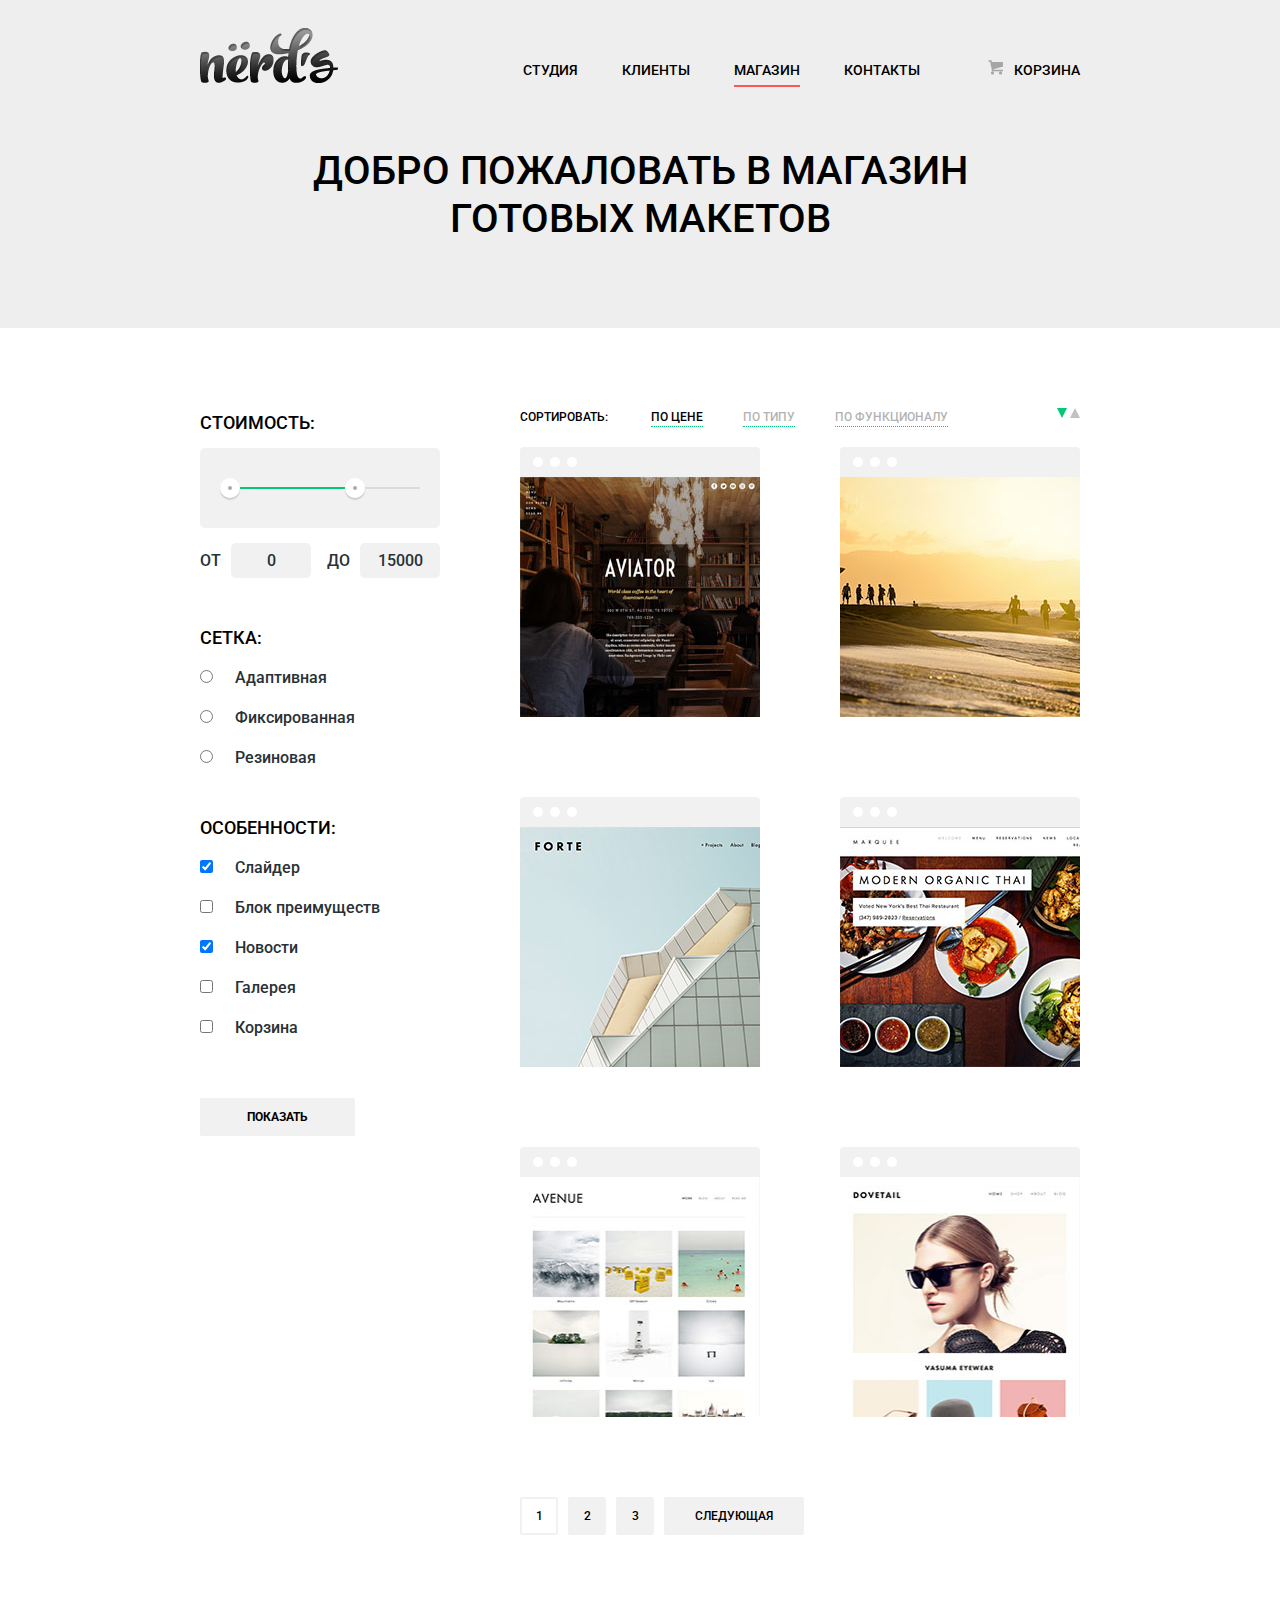
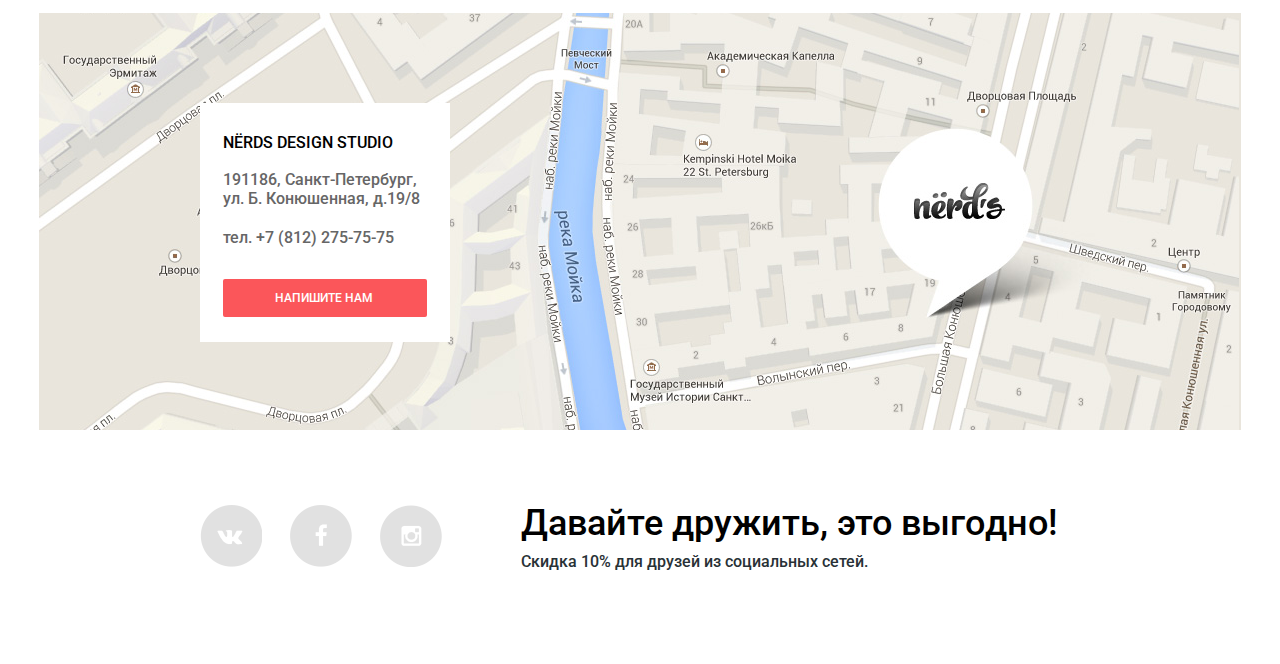
==== commit 4bfeb654: "Исправления №1 к финальной проверке, дополнения" ====
--- a/catalog.html
+++ b/catalog.html
@@ -218,6 +218,6 @@
                 </div>
             </div>
         </footer>
-        <script src="./js/popup.min.js"></script>
+        <script src="js/popup.min.js"></script>
     </body>
 </html>--- a/css/style.min.css
+++ b/css/style.min.css
@@ -1 +1 @@
-body{font-family:"Roboto", "Arial", sans-serif;margin:0;padding:0;font-weight:500;min-width:900px}.service-title{font-size:18px;line-height:30px;font-weight:500;color:#000000;text-transform:uppercase;margin:0}.slide-header{font-size:36px;line-height:36px;color:#000000}.contact-name{font-size:16px;line-height:30px;font-weight:500;color:#000000;text-transform:uppercase}.main-header{background-color:#eeeeee;margin-bottom:80px;min-height:301px;padding-top:27px}.container{width:880px;margin:0 auto;padding:0 10px}.clearfix::after{content:"";display:table;clear:both}.main-logo{float:left;margin-bottom:40px}.main-menu{float:right}.main-menu ul{margin:0;padding:0;list-style:none;font-size:0}.main-menu li{display:inline-block;vertical-align:top;font-size:14px;line-height:30px;text-transform:uppercase}.main-menu li:last-child{padding-left:50px}.main-menu a{font-size:14px;line-height:30px;color:#000000;display:block;padding:28px 0 0;margin:0 22px;text-decoration:none}.main-menu .cart-link{padding-left:22px;position:relative;margin:0}.main-menu .cart-link::before{content:"";position:absolute;top:33px;left:0;background:url("../img/spritesheet.png") no-repeat;background-position:-5px -5px;width:15px;height:15px}.main-menu a:hover{color:#fb565a}.main-menu a:active{color:#8f8f8f}.main-menu a.active{border-bottom:2px solid #fb565a}.main-menu .cart-link:hover::before{background:url("../img/spritesheet.png") no-repeat;background-position:-30px -5px}.main-menu .cart-link:active::before{background:url("../img/spritesheet.png") no-repeat;background-position:-55px -5px}.our-services{margin-bottom:80px}.service{float:left;width:240px;margin-right:80px;font-size:15px;line-height:22px}.service img{margin-bottom:16px}.service:last-child{margin-right:0}.service-description{margin-bottom:25px;color:#283136}.about-us-home{padding-top:59px;margin-bottom:70px;border-top:2px solid #eeeeee}.about-us-home .left{padding-top:10px;width:600px;float:left}.about-us-home .right{float:right;width:240px}.who-we-are{margin-bottom:45px}.who-we-are b{font-size:36px;line-height:36px;font-weight:500}.who-we-are p{font-size:16px;line-height:22px;margin:0;margin-bottom:18px}.what-we-do h3{font-size:16px;line-height:22px;text-transform:uppercase;margin-bottom:23px;font-weight:500}.what-we-do ul{margin:0;padding:0;list-style:none}.what-we-do li{position:relative;padding-left:37px;font-size:16px;line-height:22px;margin-bottom:21px}.what-we-do li:last-child{margin-bottom:0}.what-we-do li::before{content:"";position:absolute;top:10px;left:0;width:25px;height:2px;background-color:#fb565a}.logo-home{width:240px;text-align:center;margin-bottom:25px}.since{font-size:16px;line-height:20px;position:relative;text-transform:uppercase;padding:0 77px;margin-bottom:65px}.since::before{content:"";position:absolute;top:9px;left:0;width:65px;height:2px;background-color:#eeeeee}.since::after{content:"";position:absolute;top:9px;right:0;width:65px;height:2px;background-color:#eeeeee}.map{padding:1px;background:#e9e5dc url("../img/map.jpg") no-repeat;background-position:0 -150px;min-height:415px;max-width:1200px;margin:0 auto}.contacts{padding:25px 20px;background-color:#ffffff;width:210px;margin-top:89px}.contacts h2{margin:0;margin-bottom:12px}.contacts p{margin:0;margin-bottom:20px;color:#666666}.contacts p.last{margin-bottom:30px}.contacts p:last-child{margin-bottom:32px}.social-links{display:inline-block;width:240px;margin-right:75px;vertical-align:top}.sort-links{font-size:12px;line-height:18px;text-transform:uppercase;margin-bottom:20px}.sort-links ul{display:inline-block;vertical-align:top;margin:0;padding:0;list-style:none;font-size:0}.sort-links li{display:inline-block;vertical-align:top;border-bottom:1px dotted #00ca74;margin-left:40px}.sort-links li:hover{border-bottom:1px solid #00ca74}.sorting{display:inline-block;vertical-align:top;font-size:12px;line-height:18px;color:#000000;text-decoration:none;opacity:0.3}.sorting:hover{opacity:1}.sorting:active{opacity:1;border-bottom:none}.sorting.active{opacity:1;border-bottom:none}.sorting-arrows{float:right}.sorting-down{display:inline-block;vertical-align:top;width:0;height:0;border-left:5px solid transparent;border-right:5px solid transparent;border-top:10px solid #c1c1c1}.sorting-down:hover{border-top:10px solid #b5b5b5}.sorting-down:active{border-top:10px solid #000000}.sorting-down.active{border-top:10px solid #00ca74}.sorting-up{display:inline-block;vertical-align:top;width:0;height:0;border-left:5px solid transparent;border-right:5px solid transparent;border-bottom:10px solid #c1c1c1}.sorting-up:hover{border-bottom:10px solid #b5b5b5}.sorting-up:active{border-bottom:10px solid #000000}.sorting-up.active{border-bottom:10px solid #00ca74}.be-friends{display:inline-block;width:550px;vertical-align:middle}.catalog-header{clear:both;width:670px;margin:0 auto;padding-top:20px;font-size:40px;line-height:48px;font-weight:500;text-transform:uppercase;text-align:center}.filter{float:left;width:240px;margin-right:80px;font-size:16px;line-height:20px}.filter .filter-price,.filter .filter-layout,.filter .filter-features{border:none;margin-bottom:45px}.filter fieldset{margin:0;padding:0}.filter-layout ul,.filter-features ul{list-style:none;margin:0;padding:0}.filter label{color:#283136}legend{font-size:18px;line-height:30px;text-transform:uppercase}.price-controls{line-height:22px;color:#283136}.content{float:left;margin-bottom:78px}.catalog{width:560px}.catalog-item-head{height:20px;padding-top:10px;padding-left:12px}.catalog-item{float:left;margin-right:80px;margin-bottom:80px;position:relative;background-color:#f1f1f1;border-top-left-radius:4px;border-top-right-radius:4px}.catalog-item:hover{background-color:#797979}.catalog-item:nth-child(even){margin-right:0}.thumbnail{position:relative;padding-top:30px;border-top-left-radius:4px;border-top-right-radius:4px;width:240px;height:240px}.thumbnail::before{content:"";position:absolute;display:block;vertical-align:top;margin-top:-20px;margin-left:13px;width:10px;height:10px;background:#ffffff;-webkit-border-radius:5px;-moz-border-radius:5px;border-radius:5px;box-shadow:17px 0 #ffffff, 34px 0 #ffffff}.catalog-item:hover>.catalog-item-description{display:inline-block}.catalog-item-description{width:160px;height:135px;position:absolute;top:50px;left:20px;background-color:#ffffff;display:none;padding:30px 20px;padding-top:35px;text-align:center;vertical-align:bottom}.catalog-item-description h2{display:inline-block;vertical-align:top;text-align:center;font-size:18px;line-height:22px;font-weight:500;color:#000000;margin:0;text-transform:uppercase}.catalog-item-description a{text-decoration:none;color:#000000}.catalog-item-description .btn{color:#ffffff}.catalog-item-description p{font-size:14px;line-height:18px;color:#283136}.btn.absolute{position:absolute;width:60px;bottom:30px;left:30px}.logos{margin:0;margin-bottom:85px;padding:28px 10px;list-style:none;font-size:0;border-top:2px solid #eeeeee;border-bottom:2px solid #eeeeee}.logos li{display:inline-block;vertical-align:middle;padding-top:15px;padding-bottom:5px;margin-right:112px;width:209px}.logos img{margin:0 auto;opacity:0.2}.logos img:hover{opacity:1}.logos li:nth-child(3n){margin-right:0}.social-icon{width:62px;height:62px;margin-right:21px;display:inline-block;vertical-align:top;font-size:0}.social-icon:last-child{margin-right:0}.social-icon-vk{background:url("../img/spritesheet.png") no-repeat;background-position:-77px -149px}.social-icon-vk:hover{background-position:-224px -5px}.social-icon-vk:active{background-position:-150px -149px}.social-icon-fb{background:url("../img/spritesheet.png") no-repeat;background-position:-80px -5px}.social-icon-fb:hover{background-position:-5px -77px}.social-icon-fb:active{background-position:-152px -5px}.social-icon-ins{background:url("../img/spritesheet.png") no-repeat;background-position:-5px -149px}.social-icon-ins:hover{background-position:-149px -77px}.social-icon-ins:active{background-position:-77px -77px}.footer{padding:75px 0}.btn{display:inline-block;vertical-align:top;font-weight:500;font-size:12px;line-height:18px;font-family:"Roboto", "Arial", sans-serif;text-transform:uppercase;text-decoration:none;padding:10px 40px;color:#ffffff;border-radius:2px;background-color:#fb565a;border:none;outline:none;cursor:pointer}.red-btn{background-color:#fb565a}.red-btn:hover{background-color:#d6494d}.red-btn:active{background-color:#b63538;border-top:3px solid #9b2d30;padding-top:7px}.green-btn{background-color:#00ca74}.green-btn:hover{background-color:#01a25e}.green-btn:active{background-color:#009053;border-top:3px solid #007b47;padding-top:7px}.yellow-btn{background-color:#efc84a}.yellow-btn:hover{background-color:#d6ae2c}.yellow-btn:active{background-color:#c09b24;border-top:3px solid #a3841f;padding-top:7px}.grey-btn{background-color:#f1f1f1}.grey-btn:hover{background-color:#e5e5e5}.grey-btn:active{background-color:#d5d5d5;border-top:3px solid #b5b5b5;padding-top:7px}.contacts .btn{padding:10px 54px;width:100px}.contacts .btn:active{border-top:3px solid #9b2d30;padding-top:7px}.filter .btn{color:#000000;font-weight:700}.be-friends{font-size:16px;line-height:22px}.tagline{margin:0;font-size:36px;line-height:36px;font-weight:500}.discount-message{margin-top:10px;color:#283136}.pagination a{display:inline-block;text-align:center;vertical-align:top;padding-top:8px;width:34px;height:26px;color:#000000;background-color:#f1f1f1;font-size:12px;line-height:18px;text-decoration:none;border:2px solid #f1f1f1;-webkit-border-radius:2px;-moz-border-radius:2px;border-radius:2px;margin-right:6px}.pagination a:hover{background-color:#e5e5e5;border:2px solid #e5e5e5}.pagination a:active{background-color:#d5d5d5;border:2px solid #d5d5d5;border-top:3px solid #b5b5b5;padding-top:7px}.pagination .next{width:136px}.pagination a.active{background-color:#ffffff}.pagination a.active:hover{border-color:#f2f2f2}.pagination a.active:active{padding-top:8px;border-color:#f1f1f1;border:2px solid #f2f2f2}.range-filter{width:240px;margin:10px auto}.range-controls{position:relative;height:41px;padding-top:39px;padding-right:20px;padding-left:20px;margin-bottom:15px;-webkit-border-radius:5px;-moz-border-radius:5px;border-radius:5px;background:#f1f1f1}.range-controls .scale{height:2px;background:#d7dcde}.range-controls .bar{width:70%;height:2px;background:#00ca74}.range-controls .toggle{position:absolute;top:30px;left:0px;width:4px;height:4px;cursor:pointer;border:8px solid #fff;border-radius:50%;background:#ababab;box-shadow:0 2px 1px 0 #cfcfcf}.range-controls .toggle-min{left:20px}.range-controls .toggle-max{left:145px}.price-controls{font-size:0}.price-controls label{font-size:16px;display:inline-block;vertical-align:top;width:50%}.max-price{text-align:right}.price-controls input{font-family:"Roboto", "Arial", sans-serif;font-size:16px;font-weight:500;width:60px;margin-left:10px;padding:8px 10px;text-align:center;color:#283136;border:none;border-radius:5px;outline:none;background:#f1f1f1}.slider{position:relative;width:880px;min-height:310px;margin:0 auto;overflow:hidden}.slide{position:absolute;top:0;left:0;width:100%;height:310px;background-repeat:no-repeat;background-position:100% 10px;-webkit-transition:left 0.3s ease;-moz-transition:left 0.3s ease;transition:left 0.3s ease}.slider input[type="radio"]{display:none}.slider-controls{position:absolute;bottom:85px;left:50%;z-index:10;width:200px;margin-left:-110px;text-align:center}.slider-controls label{display:inline-block;width:4px;height:4px;margin:0 3px;vertical-align:top;background:#ffffff;border:3px solid white;border-radius:50%;cursor:pointer}.slide-text{width:500px;padding:30px 0}.slide-title{font-weight:500;font-size:36px;line-height:36px}.slide p{font-size:16px;line-height:22px;font-weight:500;margin-top:17px;color:#283136}.slide .btn{display:block;width:240px;margin-top:28px;font-weight:300;font-size:12px;text-align:center;color:#ffffff;text-transform:uppercase;text-decoration:none;border-radius:3px;padding:10px 0}.slide:nth-child(1){background-image:url("../img/slider-bg.png")}.slide:nth-child(2){background-image:url("../img/slider-bg-2.png")}.slide:nth-child(3){background-image:url("../img/slider-bg-3.png")}#btn-1:checked ~ .slides .slide:nth-child(1){left:0}#btn-1:checked ~ .slides .slide:nth-child(2),#btn-1:checked ~ .slides .slide:nth-child(3){left:880px}#btn-2:checked ~ .slides .slide:nth-child(1){left:-880px}#btn-2:checked ~ .slides .slide:nth-child(2){left:0}#btn-2:checked ~ .slides .slide:nth-child(3){left:-880px}#btn-3:checked ~ .slides .slide:nth-child(1){left:-880px}#btn-3:checked ~ .slides .slide:nth-child(2){left:-880px}#btn-3:checked ~ .slides .slide:nth-child(3){left:0}#btn-1:checked ~ .slider-controls label[for="btn-1"],#btn-2:checked ~ .slider-controls label[for="btn-2"],#btn-3:checked ~ .slider-controls label[for="btn-3"]{background:#c1c1c1}.modal-block{position:fixed;top:25%;left:25%;width:630px;height:420px;background-color:#ffffff;font-size:16px;line-height:18px;box-shadow:0 20px 40px rgba(0, 1, 1, 0.75);display:none}.modal-block-show{display:block;animation:bounce 0.6s}.modal-container{width:460px;margin:50px auto}.modal-block-close{position:absolute;top:6px;right:6px;width:40px;height:40px;background:#fb565a;-moz-border-radius:20px;-webkit-border-radius:20px;border-radius:20px;font-size:0;border:0;outline:0;cursor:pointer}.modal-block-close::before,.modal-block-close::after{content:"";position:absolute;top:17px;left:7px;width:26px;height:5px;background-color:#ffffff}.modal-block-close::before{transform:rotate(45deg)}.modal-block-close::after{transform:rotate(-45deg)}.modal-block .btn{width:100%}.modal-block label{display:inline-block;vertical-align:top;margin-bottom:12px;font-size:16px;line-height:18px}.modal-input{display:inline-block;vertical-align:top;width:220px;margin-bottom:25px}.modal-input:first-child{margin-right:20px}.contact-form{font-size:0}.contact-form ::-webkit-input-placeholder{color:#000000}.contact-form ::-moz-placeholder{color:#000000}.contact-form :-moz-placeholder{color:#000000}.contact-form :-ms-input-placeholder{color:#000000}.modal-input input{border:2px solid #d7dcde;border-radius:3px;width:200px;outline:none}.modal-input input:hover{border:2px solid #a2a9ac}.modal-input input:focus{border:2px solid #56bffb}.modal-input input[type="text"]{padding:0px;height:34px;padding-left:14px;font-size:12px;line-height:18px;font-family:"Roboto", "Arial", sans-serif;font-weight:500;text-transform:uppercase}.modal-textarea textarea{width:428px;height:110px;border:2px solid #d7dcde;border-radius:3px;padding:9px 14px;margin-bottom:48px;font-size:12px;line-height:18px;font-family:"Roboto", "Arial", sans-serif;font-weight:500;text-transform:uppercase;outline:none;resize:none}.modal-textarea textarea:hover{border:2px solid #a2a9ac}.modal-textarea textarea:focus{border:2px solid #56bffb}@keyframes "bounce"{0%{transform:translateY(-2000px);}70%{transform:translateY(30px);}90%{transform:translateY(-10px);}100%{transform:translateY(-10px);}}+body{font-family:"Roboto", "Arial", sans-serif;margin:0;padding:0;font-weight:500;min-width:900px}.service-title{font-size:18px;line-height:30px;font-weight:500;color:#000000;text-transform:uppercase;margin:0}.slide-header{font-size:36px;line-height:36px;color:#000000}.contact-name{font-size:16px;line-height:30px;font-weight:500;color:#000000;text-transform:uppercase}.main-header{background-color:#eeeeee;margin-bottom:80px;min-height:301px;padding-top:27px}.container{width:880px;margin:0 auto;padding:0 10px}.clearfix::after{content:"";display:table;clear:both}.main-logo{float:left;margin-bottom:40px}.main-menu{float:right}.main-menu ul{margin:0;padding:0;list-style:none;font-size:0}.main-menu li{display:inline-block;vertical-align:top;font-size:14px;line-height:30px;text-transform:uppercase}.main-menu li:last-child{padding-left:46px}.main-menu a{font-size:14px;line-height:30px;color:#000000;display:block;padding:28px 0 0;margin:0 22px;text-decoration:none}.main-menu .cart-link{padding-left:26px;position:relative;margin:0}.main-menu .cart-link::before{content:"";position:absolute;top:33px;left:0;background:url("../img/spritesheet.png") no-repeat;background-position:-5px -5px;width:15px;height:15px}.main-menu a:hover{color:#fb565a}.main-menu a:active{color:#8f8f8f}.main-menu a.active{border-bottom:2px solid #fb565a}.main-menu .cart-link:hover::before{background:url("../img/spritesheet.png") no-repeat;background-position:-30px -5px}.main-menu .cart-link:active::before{background:url("../img/spritesheet.png") no-repeat;background-position:-55px -5px}.our-services{margin-bottom:80px}.service{float:left;width:240px;margin-right:80px;font-size:15px;line-height:22px}.service img{margin-bottom:16px}.service:last-child{margin-right:0}.service-description{margin-bottom:25px;color:#283136}.about-us-home{padding-top:59px;margin-bottom:70px;border-top:2px solid #eeeeee}.about-us-home .left{padding-top:10px;width:600px;float:left}.about-us-home .right{float:right;width:240px}.who-we-are{margin-bottom:45px}.who-we-are b{font-size:36px;line-height:36px;font-weight:500}.who-we-are p{font-size:16px;line-height:22px;margin:0;margin-bottom:18px}.what-we-do h3{font-size:16px;line-height:22px;text-transform:uppercase;margin-bottom:23px;font-weight:500}.what-we-do ul{margin:0;padding:0;list-style:none}.what-we-do li{position:relative;padding-left:37px;font-size:16px;line-height:22px;margin-bottom:21px}.what-we-do li:last-child{margin-bottom:0}.what-we-do li::before{content:"";position:absolute;top:10px;left:0;width:25px;height:2px;background-color:#fb565a}.logo-home{width:240px;text-align:center;margin-bottom:25px}.since{font-size:16px;line-height:20px;position:relative;text-transform:uppercase;padding:0 77px;margin-bottom:65px}.since::before{content:"";position:absolute;top:9px;left:0;width:65px;height:2px;background-color:#eeeeee}.since::after{content:"";position:absolute;top:9px;right:0;width:65px;height:2px;background-color:#eeeeee}.map{padding:1px;background:#e9e5dc url("../img/map.jpg") no-repeat;background-position:0 -150px;min-height:415px;max-width:1200px;margin:0 auto}.contacts{padding:25px 23px;background-color:#ffffff;width:204px;margin-top:89px}.contacts h2{margin:0;margin-bottom:12px}.contacts p{margin:0;margin-bottom:20px;color:#666666}.contacts p.last{margin-bottom:32px}.contacts p:last-child{margin-bottom:32px}.social-links{display:inline-block;width:242px;margin-right:75px;vertical-align:top}.sort-links{font-size:12px;line-height:18px;text-transform:uppercase;margin-bottom:20px}.sort-links ul{display:inline-block;vertical-align:top;margin:0;padding:0;list-style:none;font-size:0}.sort-links li{display:inline-block;vertical-align:top;border-bottom:1px dotted #00ca74;margin-left:40px}.sort-links li:hover{border-bottom:1px solid #00ca74}.sorting{display:inline-block;vertical-align:top;font-size:12px;line-height:18px;color:#000000;text-decoration:none;opacity:0.3}.sorting:hover{opacity:1}.sorting:active{opacity:1;border-bottom:none}.sorting.active{opacity:1;border-bottom:none}.sorting-arrows{float:right}.sorting-down{display:inline-block;vertical-align:top;width:0;height:0;border-left:5px solid transparent;border-right:5px solid transparent;border-top:10px solid #c1c1c1}.sorting-down:hover{border-top:10px solid #b5b5b5}.sorting-down:active{border-top:10px solid #000000}.sorting-down.active{border-top:10px solid #00ca74}.sorting-up{display:inline-block;vertical-align:top;width:0;height:0;border-left:5px solid transparent;border-right:5px solid transparent;border-bottom:10px solid #c1c1c1}.sorting-up:hover{border-bottom:10px solid #b5b5b5}.sorting-up:active{border-bottom:10px solid #000000}.sorting-up.active{border-bottom:10px solid #00ca74}.be-friends{display:inline-block;width:550px;vertical-align:middle}.catalog-header{clear:both;width:670px;margin:0 auto;padding-top:20px;font-size:40px;line-height:48px;font-weight:500;text-transform:uppercase;text-align:center}.filter{float:left;width:240px;margin-right:80px;font-size:16px;line-height:20px}.filter .filter-price,.filter .filter-layout,.filter .filter-features{border:none;margin-bottom:35px}.filter .filter-layout{margin-bottom:25px}.filter .filter-features{margin-bottom:40px}.filter fieldset{margin:0;padding:0}.filter-layout ul,.filter-features ul{list-style:none;margin:0;padding:0}.filter-layout label,.filter-features label{margin-left:18px}.filter-layout li,.filter-features li{margin-bottom:20px}.filter-layout legend,.filter-features legend{margin-bottom:15px}.filter label{color:#283136}legend{font-size:18px;line-height:30px;text-transform:uppercase}.price-controls{line-height:22px;color:#283136}.content{float:left;margin-bottom:78px}.catalog{width:560px}.catalog-item-head{height:20px;padding-top:10px;padding-left:12px}.catalog-item{float:left;margin-right:80px;margin-bottom:80px;position:relative;background-color:#f1f1f1;border-top-left-radius:4px;border-top-right-radius:4px}.catalog-item:hover{background-color:#797979}.catalog-item:nth-child(even){margin-right:0}.thumbnail{position:relative;padding-top:30px;border-top-left-radius:4px;border-top-right-radius:4px;width:240px;height:240px}.thumbnail::before{content:"";position:absolute;display:block;vertical-align:top;margin-top:-20px;margin-left:13px;width:10px;height:10px;background:#ffffff;-webkit-border-radius:5px;-moz-border-radius:5px;border-radius:5px;box-shadow:17px 0 #ffffff, 34px 0 #ffffff}.catalog-item:hover>.catalog-item-description{display:inline-block}.catalog-item-description{width:160px;height:135px;position:absolute;top:50px;left:20px;background-color:#ffffff;display:none;padding:30px 20px;padding-top:35px;text-align:center;vertical-align:bottom}.catalog-item-description h2{display:inline-block;vertical-align:top;text-align:center;font-size:18px;line-height:22px;font-weight:500;color:#000000;margin:0;text-transform:uppercase}.catalog-item-description a{text-decoration:none;color:#000000}.catalog-item-description .btn{color:#ffffff}.catalog-item-description p{font-size:14px;line-height:18px;color:#283136}.btn.absolute{position:absolute;width:60px;bottom:30px;left:30px}.logos{margin:0;margin-bottom:85px;padding:28px 10px;list-style:none;font-size:0;border-top:2px solid #eeeeee;border-bottom:2px solid #eeeeee}.logos li{display:inline-block;vertical-align:middle;padding-top:15px;padding-bottom:5px;margin-right:112px;width:209px}.logos img{margin:0 auto;opacity:0.2}.logos img:hover{opacity:1}.logos li:nth-child(3n){margin-right:0}.social-icon{width:62px;height:62px;margin-right:24px;display:inline-block;vertical-align:top;font-size:0}.social-icon:last-child{margin-right:0}.social-icon-vk{background:url("../img/spritesheet.png") no-repeat;background-position:-77px -149px}.social-icon-vk:hover{background-position:-224px -5px}.social-icon-vk:active{background-position:-150px -149px}.social-icon-fb{background:url("../img/spritesheet.png") no-repeat;background-position:-80px -5px}.social-icon-fb:hover{background-position:-5px -77px}.social-icon-fb:active{background-position:-152px -5px}.social-icon-ins{background:url("../img/spritesheet.png") no-repeat;background-position:-5px -149px}.social-icon-ins:hover{background-position:-149px -77px}.social-icon-ins:active{background-position:-77px -77px}.footer{padding:75px 0}.btn{display:inline-block;vertical-align:top;font-weight:500;font-size:12px;line-height:18px;font-family:"Roboto", "Arial", sans-serif;text-transform:uppercase;text-decoration:none;padding:10px 40px;color:#ffffff;border-radius:2px;background-color:#fb565a;border:none;outline:none;cursor:pointer}.red-btn{background-color:#fb565a}.red-btn:hover{background-color:#d6494d}.red-btn:active{background-color:#b63538;border-top:3px solid #9b2d30;padding-top:7px}.green-btn{background-color:#00ca74}.green-btn:hover{background-color:#01a25e}.green-btn:active{background-color:#009053;border-top:3px solid #007b47;padding-top:7px}.yellow-btn{background-color:#efc84a}.yellow-btn:hover{background-color:#d6ae2c}.yellow-btn:active{background-color:#c09b24;border-top:3px solid #a3841f;padding-top:7px}.grey-btn{background-color:#f1f1f1;width:155px}.grey-btn:hover{background-color:#e5e5e5}.grey-btn:active{background-color:#d5d5d5;border-top:3px solid #b5b5b5;padding-top:7px}.contacts .btn{padding:10px 52px;width:100px}.contacts .btn:active{border-top:3px solid #9b2d30;padding-top:7px}.filter .btn{color:#000000;font-weight:700}.be-friends{font-size:16px;line-height:22px}.tagline{margin:0;font-size:36px;line-height:36px;font-weight:500}.discount-message{margin-top:10px;color:#283136}.pagination a{display:inline-block;text-align:center;vertical-align:top;padding-top:8px;width:34px;height:26px;color:#000000;background-color:#f1f1f1;font-size:12px;line-height:18px;text-decoration:none;border:2px solid #f1f1f1;-webkit-border-radius:2px;-moz-border-radius:2px;border-radius:2px;margin-right:6px}.pagination a:hover{background-color:#e5e5e5;border:2px solid #e5e5e5}.pagination a:active{background-color:#d5d5d5;border:2px solid #d5d5d5;border-top:3px solid #b5b5b5;padding-top:7px}.pagination .next{width:136px}.pagination a.active{background-color:#ffffff}.pagination a.active:hover{border-color:#f2f2f2}.pagination a.active:active{padding-top:8px;border-color:#f1f1f1;border:2px solid #f2f2f2}.range-filter{width:240px;margin:10px auto}.range-controls{position:relative;height:41px;padding-top:39px;padding-right:20px;padding-left:20px;margin-bottom:15px;-webkit-border-radius:5px;-moz-border-radius:5px;border-radius:5px;background:#f1f1f1}.range-controls .scale{height:2px;background:#d7dcde}.range-controls .bar{width:70%;height:2px;background:#00ca74}.range-controls .toggle{position:absolute;top:30px;left:0px;width:4px;height:4px;cursor:pointer;border:8px solid #fff;border-radius:50%;background:#ababab;box-shadow:0 2px 1px 0 #cfcfcf}.range-controls .toggle-min{left:20px}.range-controls .toggle-max{left:145px}.price-controls{font-size:0}.price-controls label{font-size:16px;display:inline-block;vertical-align:top;width:50%}.max-price{text-align:right}.price-controls input{font-family:"Roboto", "Arial", sans-serif;font-size:16px;font-weight:500;width:60px;margin-left:6px;padding:8px 10px;text-align:center;color:#283136;border:none;border-radius:5px;outline:none;background:#f1f1f1}.slider{position:relative;width:880px;min-height:310px;margin:0 auto;overflow:hidden}.slide{position:absolute;top:0;left:0;width:100%;height:310px;background-repeat:no-repeat;background-position:100% 10px;-webkit-transition:left 0.3s ease;-moz-transition:left 0.3s ease;transition:left 0.3s ease}.slider input[type="radio"]{display:none}.slider-controls{position:absolute;bottom:85px;left:50%;z-index:10;width:200px;margin-left:-110px;text-align:center}.slider-controls label{display:inline-block;width:4px;height:4px;margin:0 3px;vertical-align:top;background:#ffffff;border:3px solid white;border-radius:50%;cursor:pointer}.slide-text{width:500px;padding:30px 0}.slide-title{font-weight:500;font-size:36px;line-height:36px}.slide p{font-size:16px;line-height:22px;font-weight:500;margin-top:17px;color:#283136}.slide .btn{display:block;width:240px;margin-top:28px;font-weight:500;font-size:12px;text-align:center;color:#ffffff;text-transform:uppercase;text-decoration:none;border-radius:3px;padding:10px 0}.slide:nth-child(1){background-image:url("../img/slider-bg.png")}.slide:nth-child(2){background-image:url("../img/slider-bg-2.png")}.slide:nth-child(3){background-image:url("../img/slider-bg-3.png")}#btn-1:checked ~ .slides .slide:nth-child(1){left:0}#btn-1:checked ~ .slides .slide:nth-child(2),#btn-1:checked ~ .slides .slide:nth-child(3){left:880px}#btn-2:checked ~ .slides .slide:nth-child(1){left:-880px}#btn-2:checked ~ .slides .slide:nth-child(2){left:0}#btn-2:checked ~ .slides .slide:nth-child(3){left:-880px}#btn-3:checked ~ .slides .slide:nth-child(1){left:-880px}#btn-3:checked ~ .slides .slide:nth-child(2){left:-880px}#btn-3:checked ~ .slides .slide:nth-child(3){left:0}#btn-1:checked ~ .slider-controls label[for="btn-1"],#btn-2:checked ~ .slider-controls label[for="btn-2"],#btn-3:checked ~ .slider-controls label[for="btn-3"]{background:#c1c1c1}.modal-block{position:fixed;top:25%;left:25%;width:630px;height:420px;background-color:#ffffff;font-size:16px;line-height:18px;box-shadow:0 20px 40px rgba(0, 1, 1, 0.75);display:none}.modal-block-show{display:block;animation:bounce 0.6s}.modal-container{width:460px;margin:50px auto}.modal-block-close{position:absolute;top:6px;right:6px;width:40px;height:40px;background:#fb565a;-moz-border-radius:20px;-webkit-border-radius:20px;border-radius:20px;font-size:0;border:0;outline:0;cursor:pointer}.modal-block-close::before,.modal-block-close::after{content:"";position:absolute;top:17px;left:7px;width:26px;height:5px;background-color:#ffffff}.modal-block-close::before{transform:rotate(45deg)}.modal-block-close::after{transform:rotate(-45deg)}.modal-block .btn{width:100%}.modal-block label{display:inline-block;vertical-align:top;margin-bottom:12px;font-size:16px;line-height:18px}.modal-input{display:inline-block;vertical-align:top;width:220px;margin-bottom:25px}.modal-input:first-child{margin-right:20px}.contact-form{font-size:0}.contact-form ::-webkit-input-placeholder{color:#000000}.contact-form ::-moz-placeholder{color:#000000}.contact-form :-moz-placeholder{color:#000000}.contact-form :-ms-input-placeholder{color:#000000}.modal-input input{border:2px solid #d7dcde;border-radius:3px;width:200px;outline:none}.modal-input input:hover{border:2px solid #a2a9ac}.modal-input input:focus{border:2px solid #56bffb}.modal-input input[type="text"]{padding:0px;height:34px;padding-left:14px;font-size:12px;line-height:18px;font-family:"Roboto", "Arial", sans-serif;font-weight:500;text-transform:uppercase}.modal-textarea textarea{width:428px;height:110px;border:2px solid #d7dcde;border-radius:3px;padding:9px 14px;margin-bottom:48px;font-size:12px;line-height:18px;font-family:"Roboto", "Arial", sans-serif;font-weight:500;text-transform:uppercase;outline:none;resize:none}.modal-textarea textarea:hover{border:2px solid #a2a9ac}.modal-textarea textarea:focus{border:2px solid #56bffb}@keyframes "bounce"{0%{transform:translateY(-2000px);}70%{transform:translateY(30px);}90%{transform:translateY(-10px);}100%{transform:translateY(-10px);}}